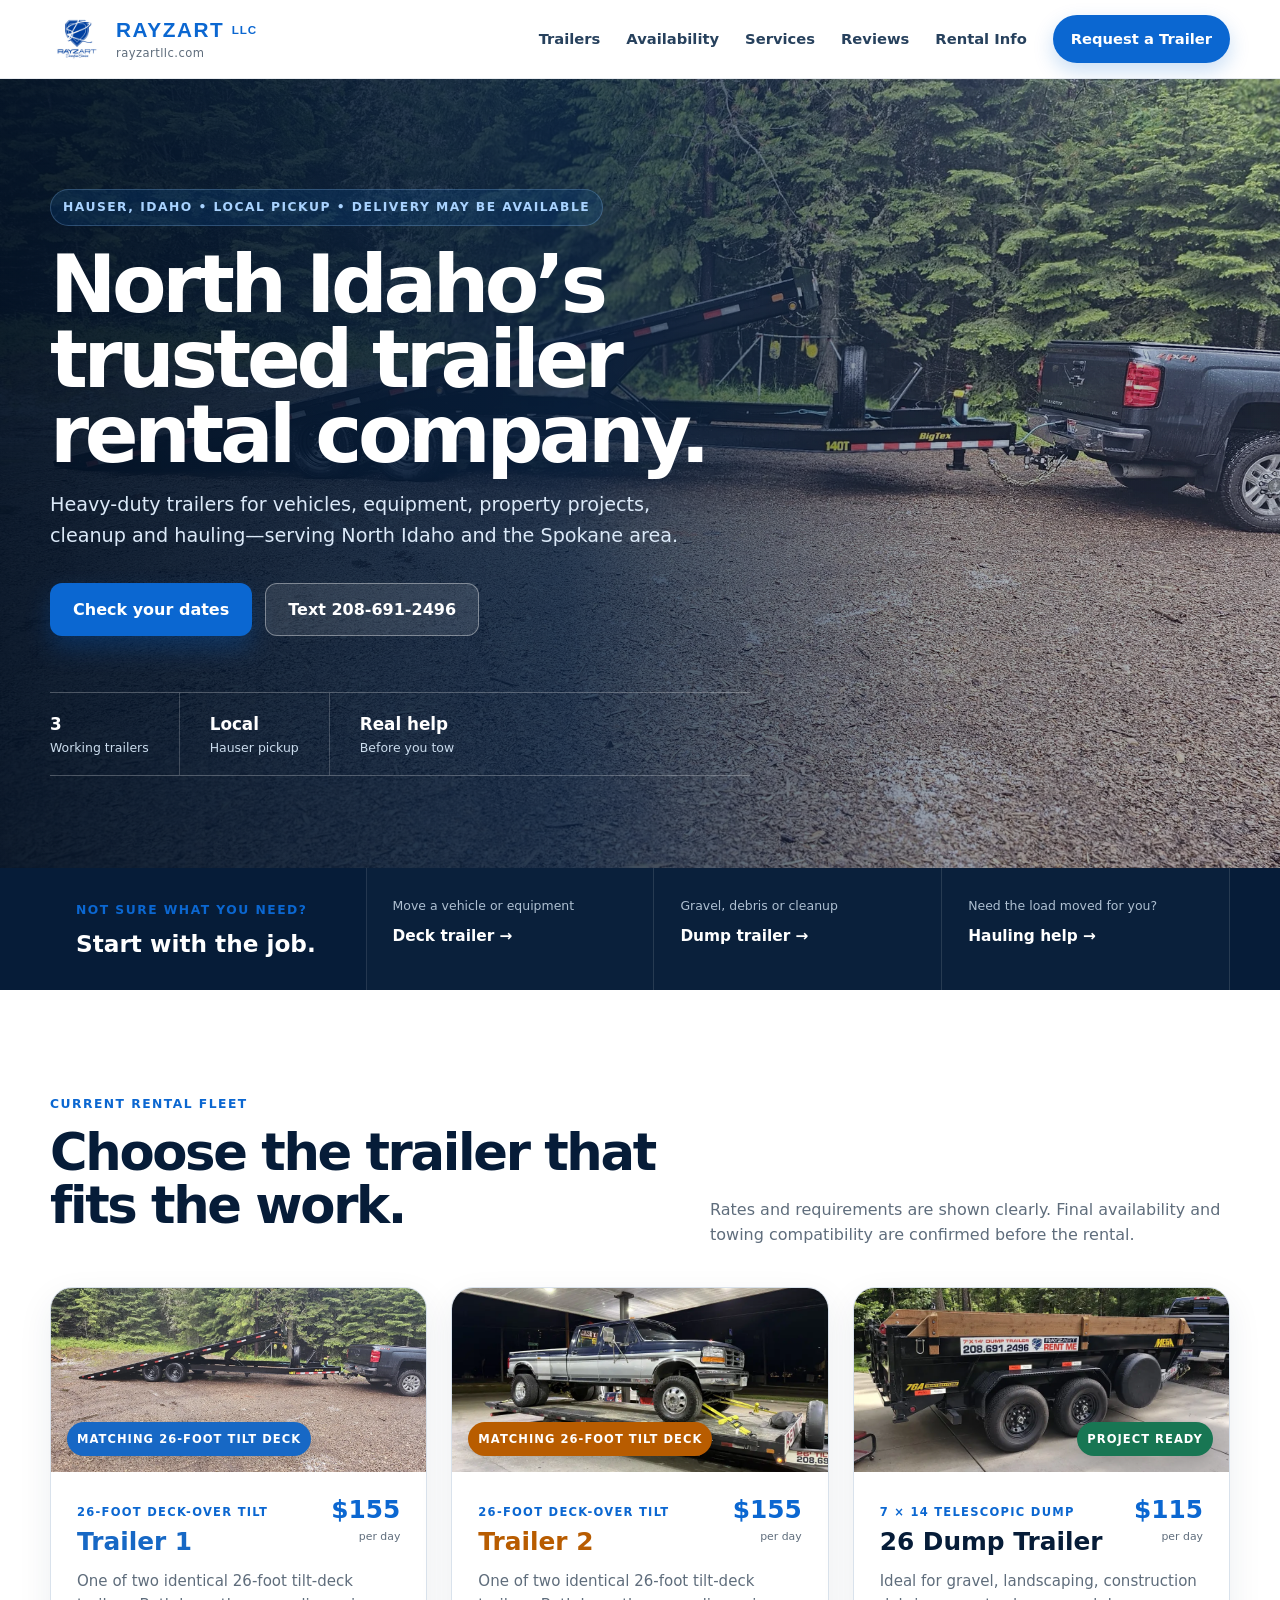
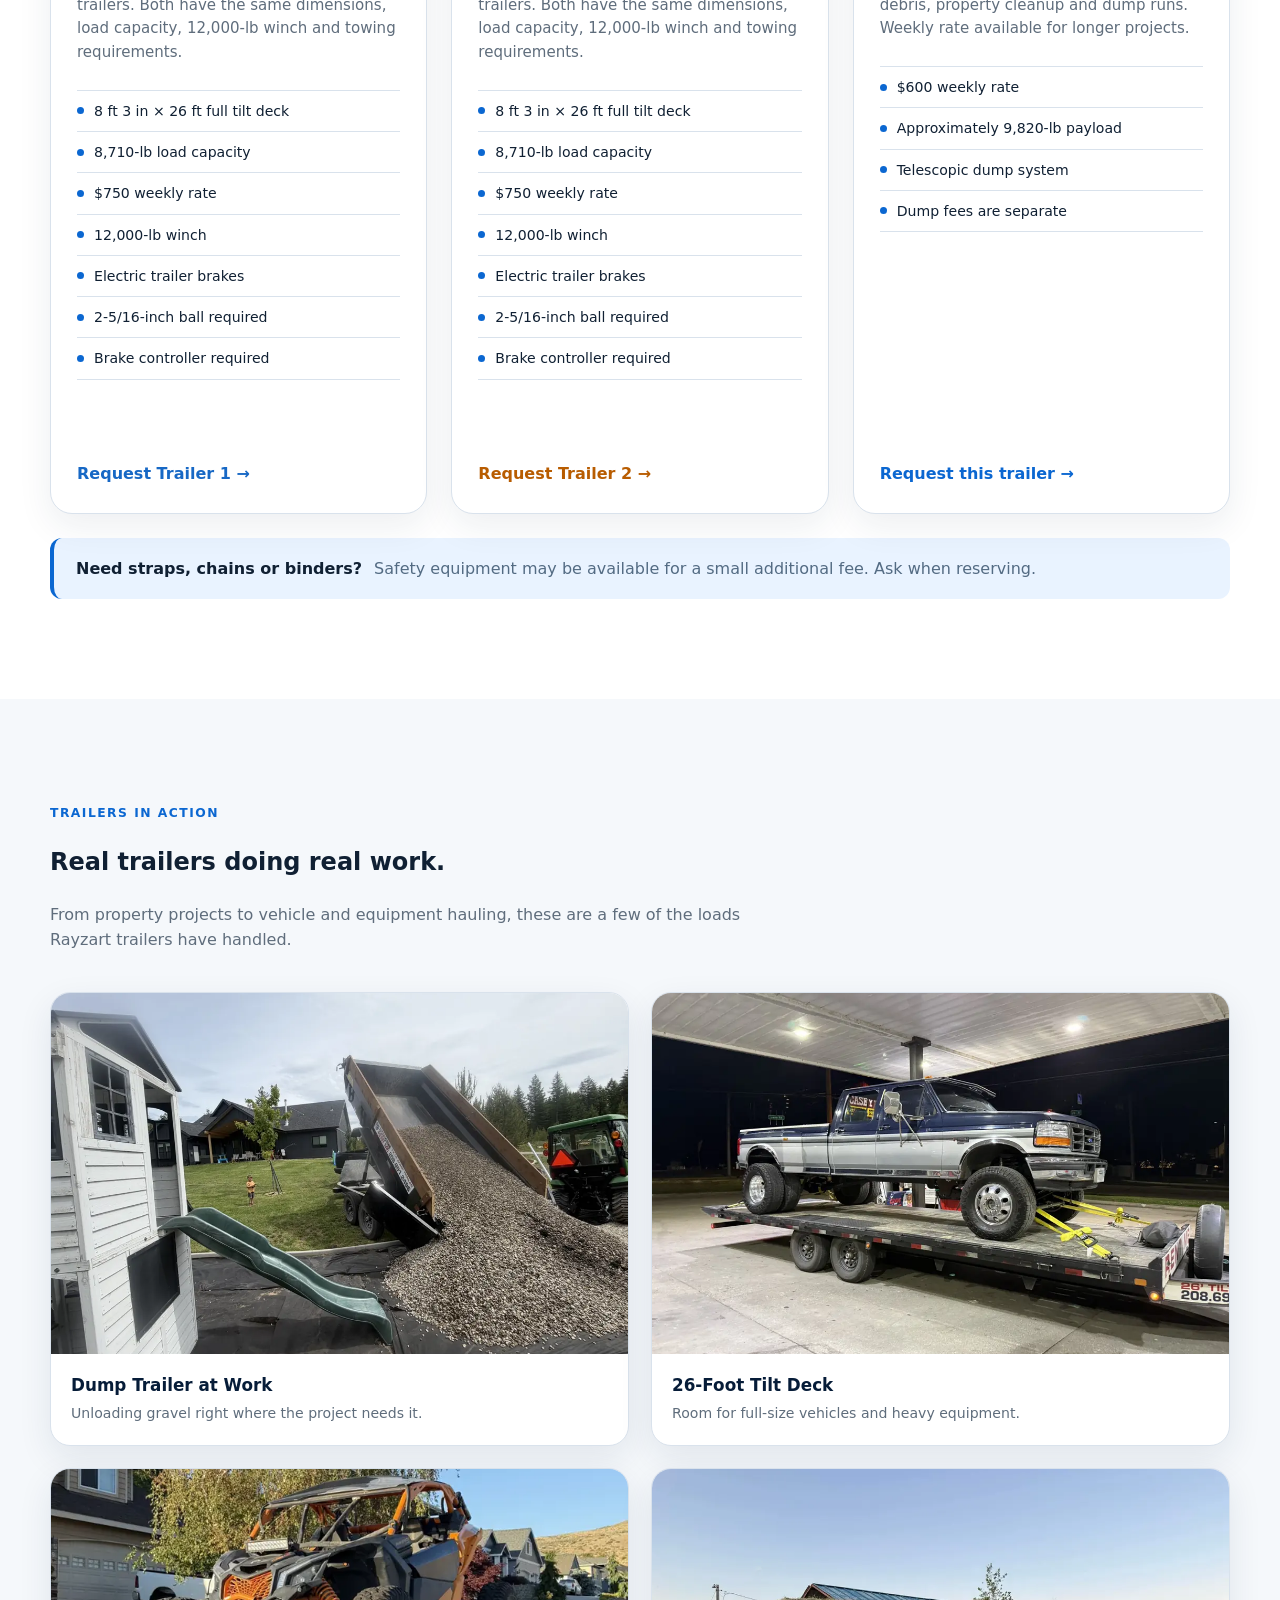
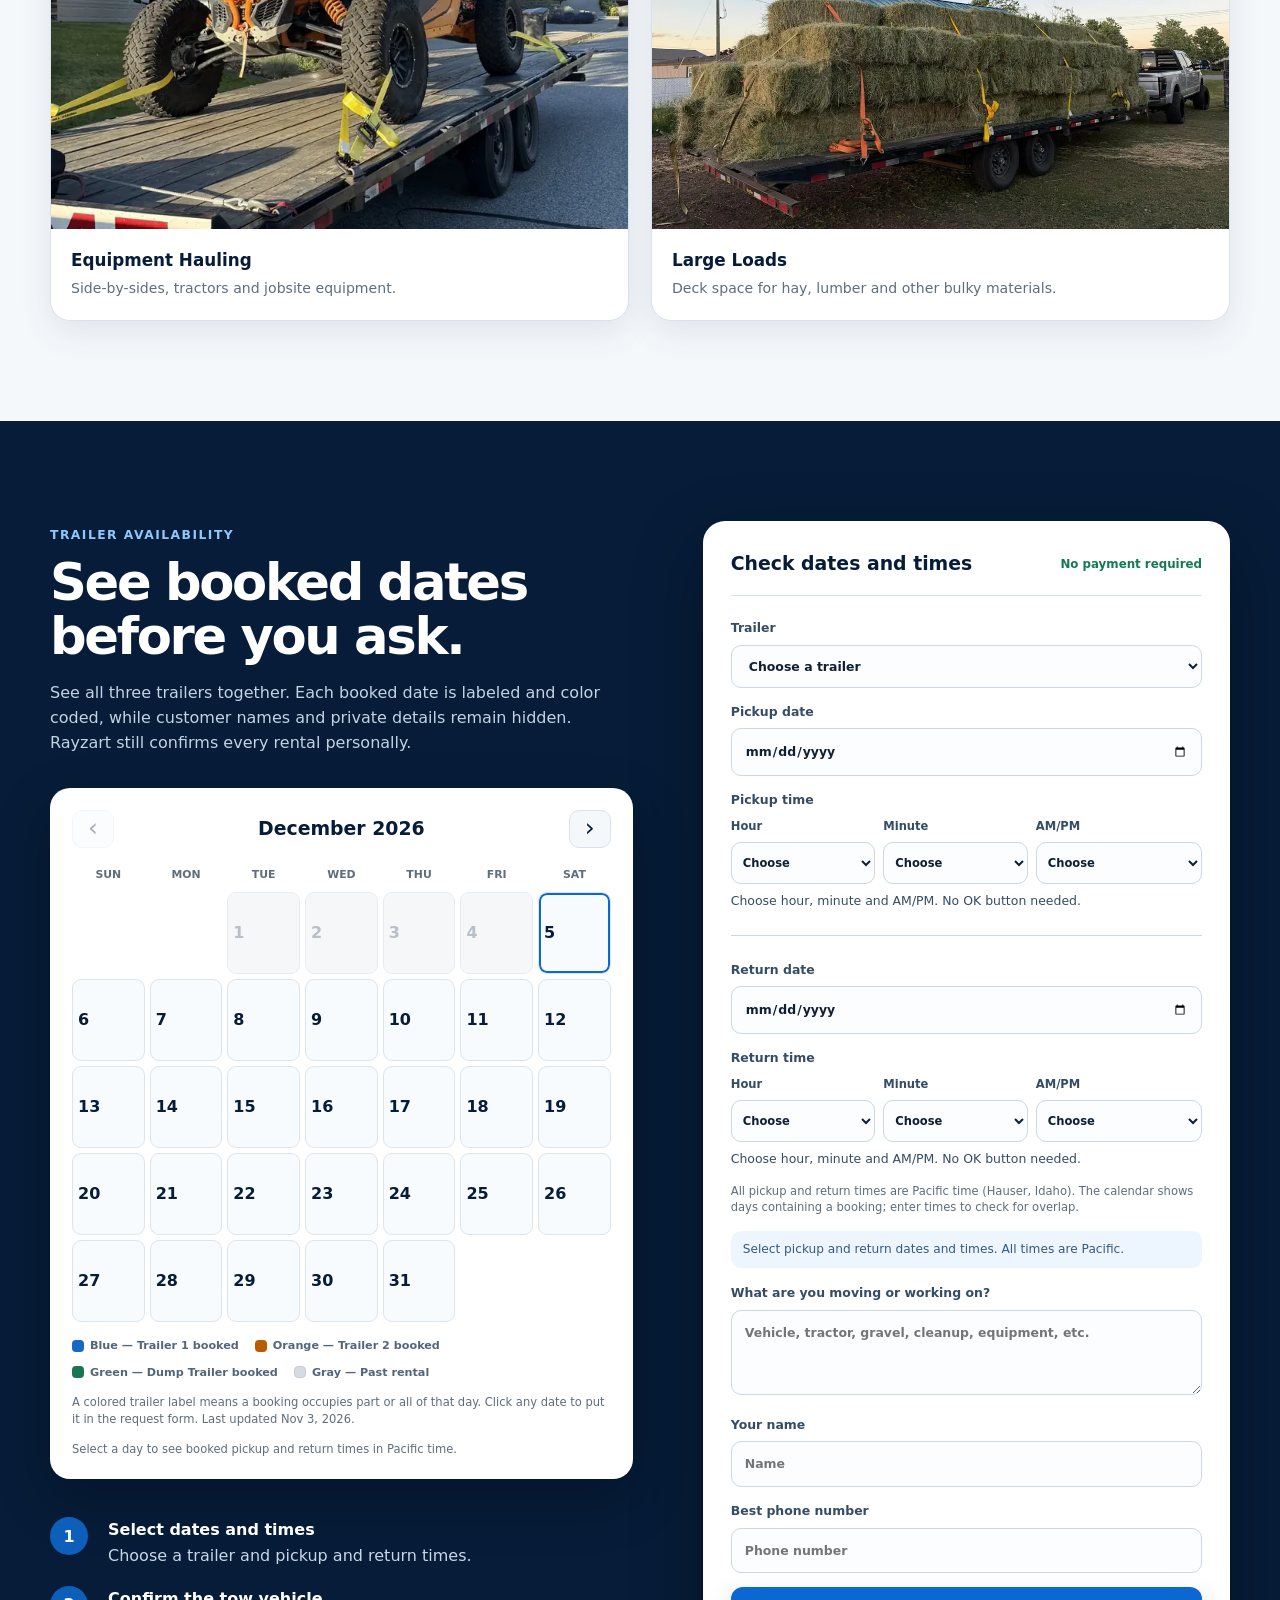
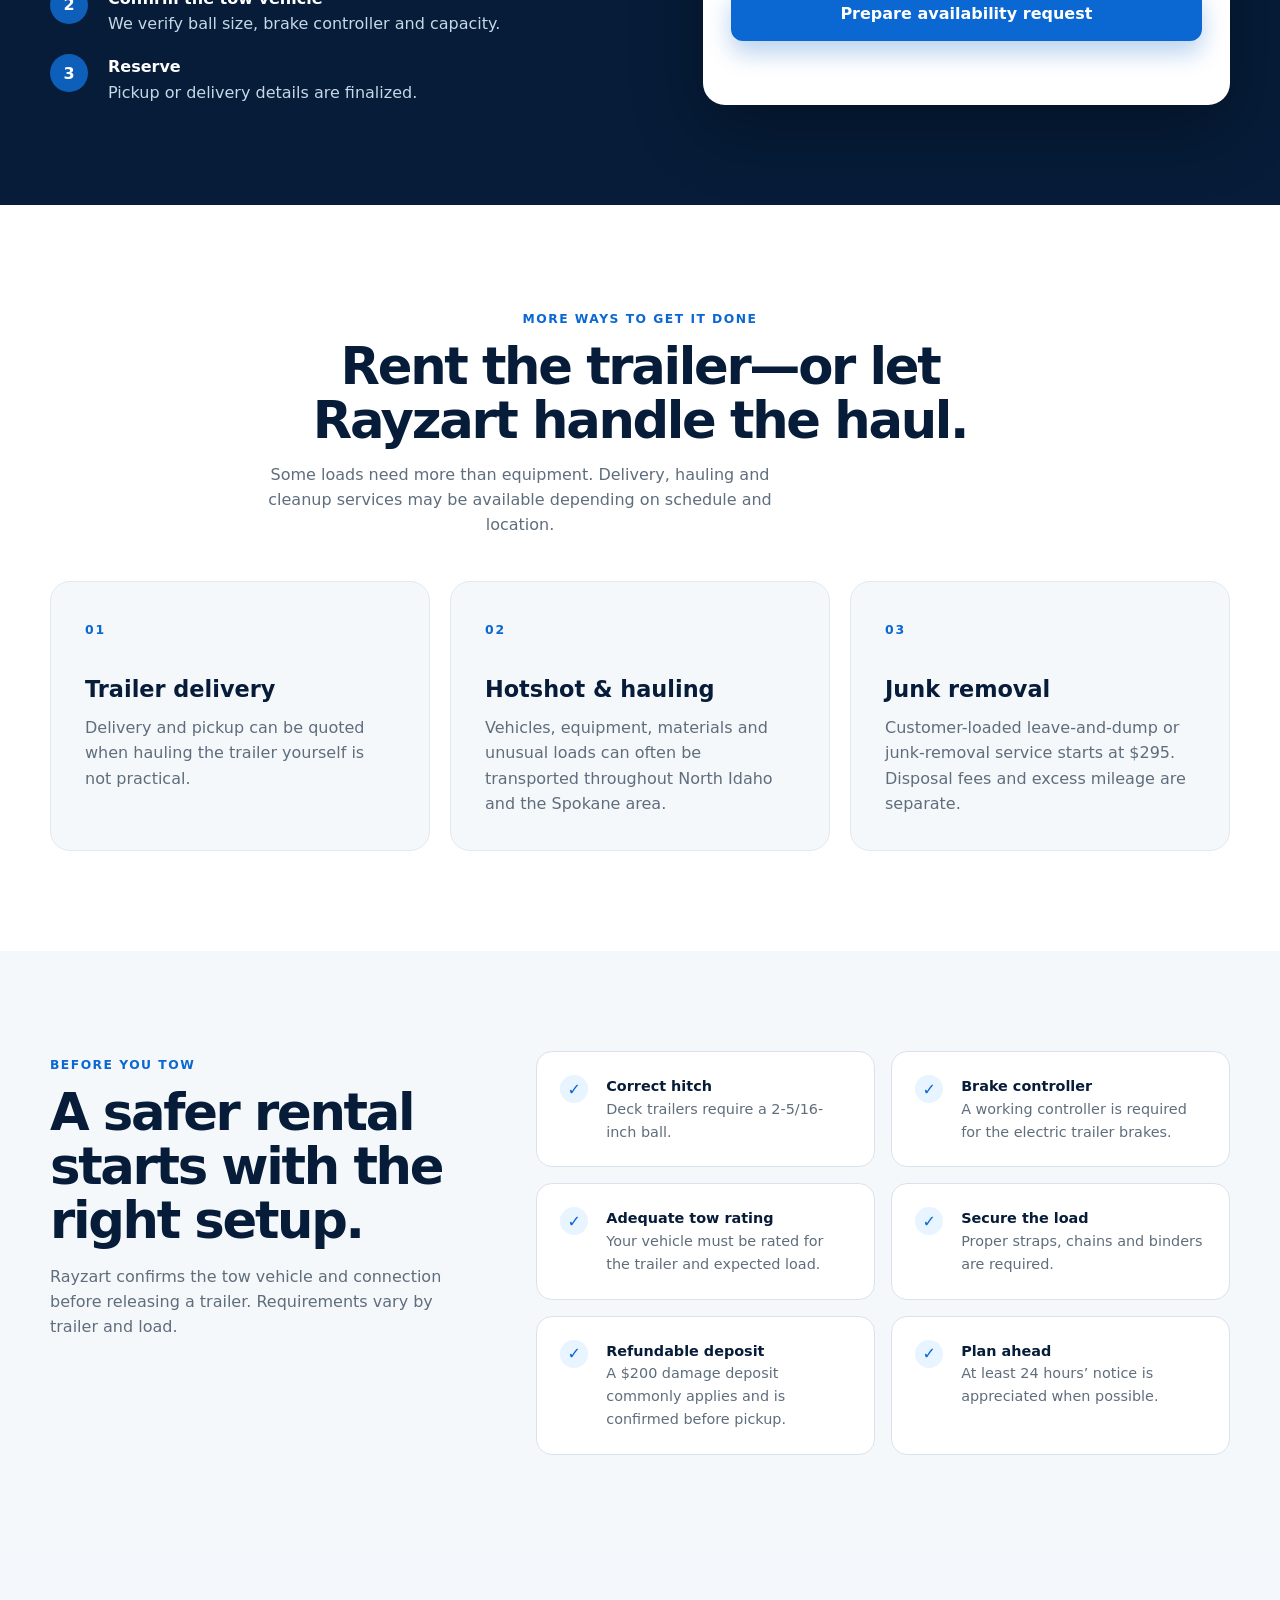
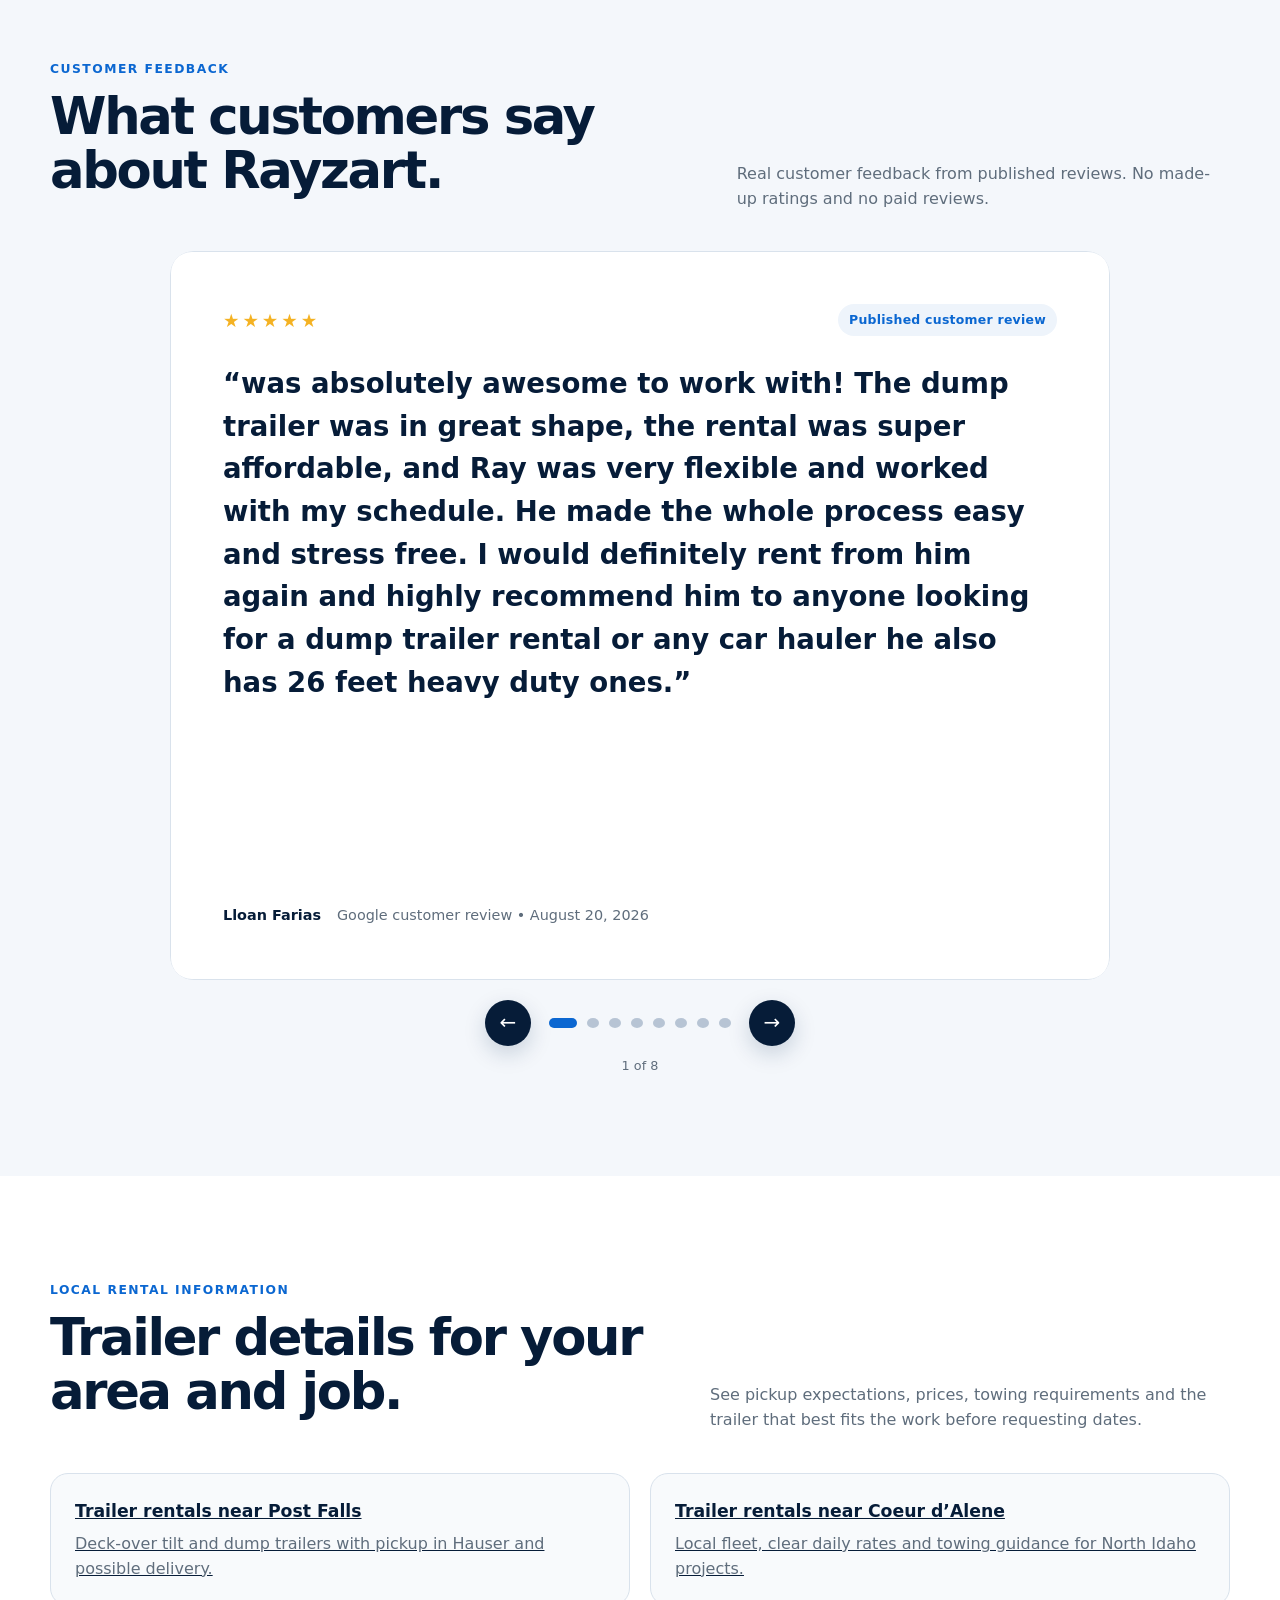
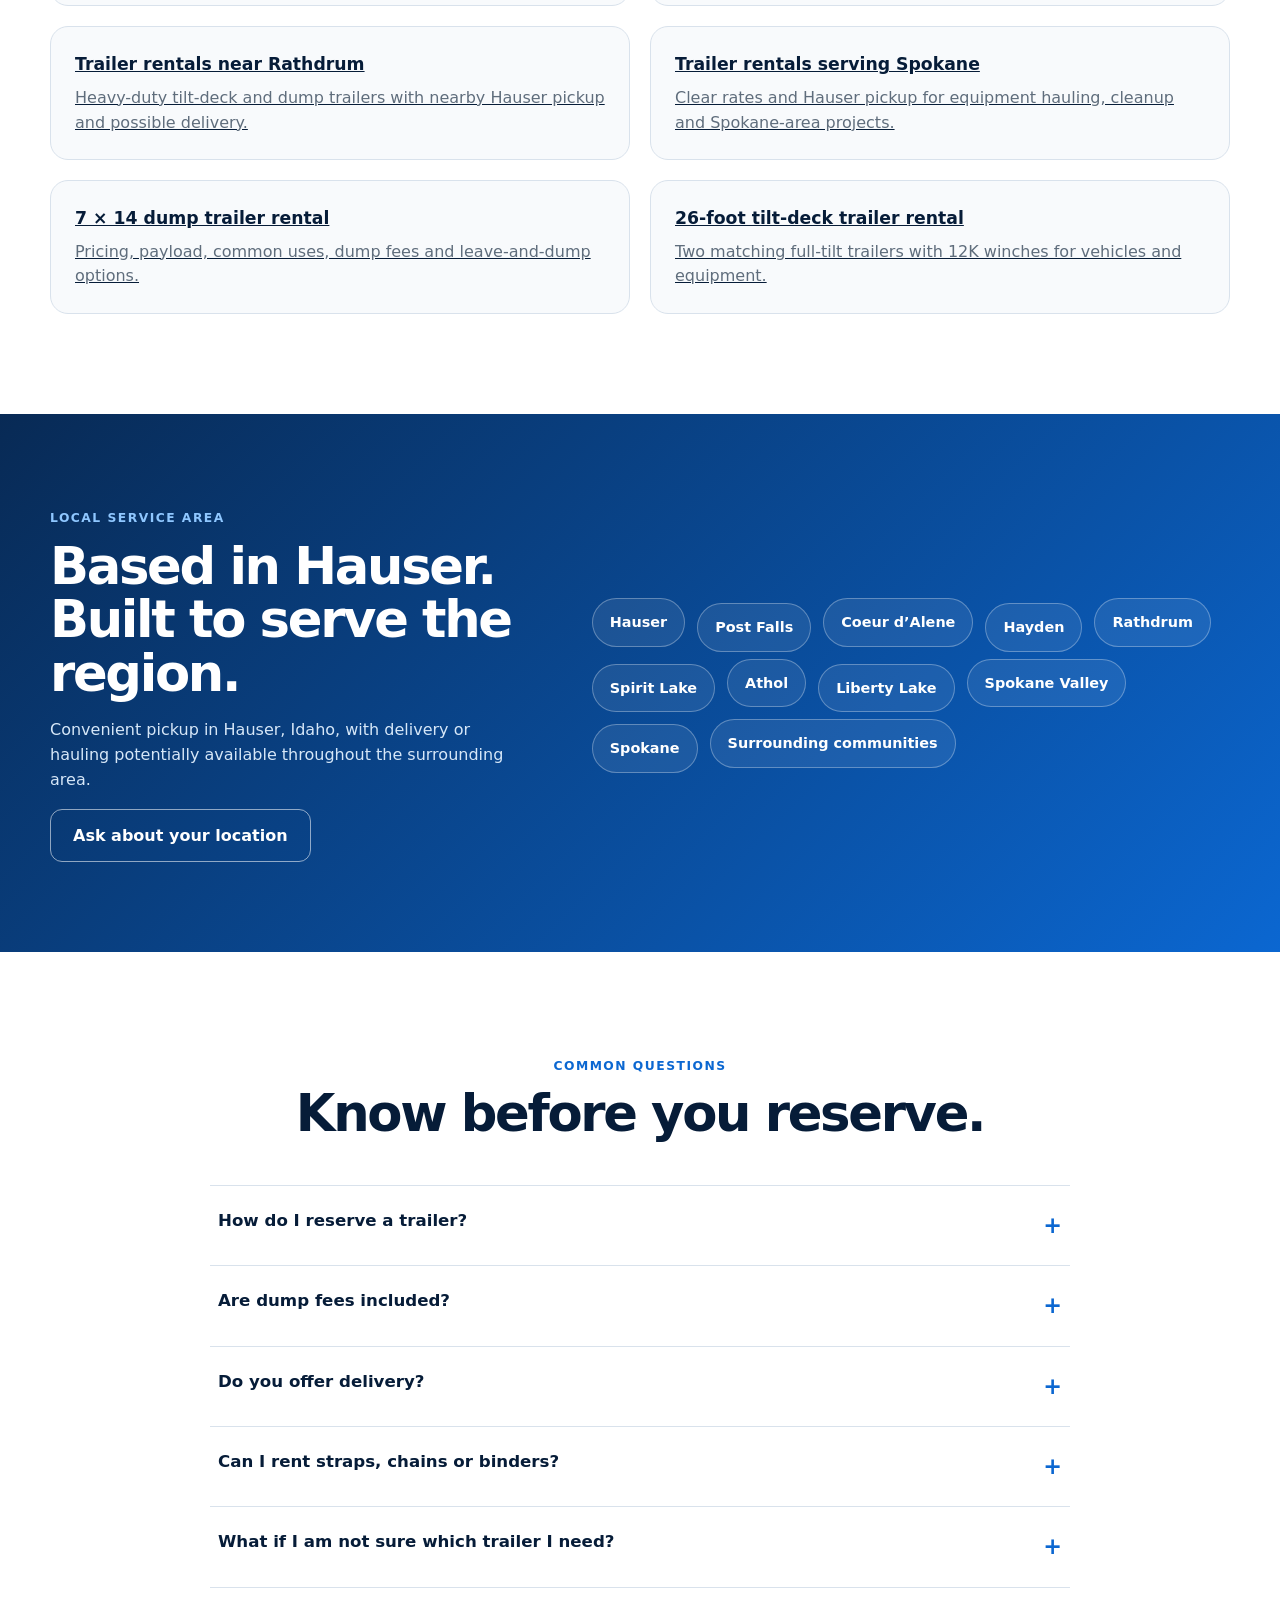
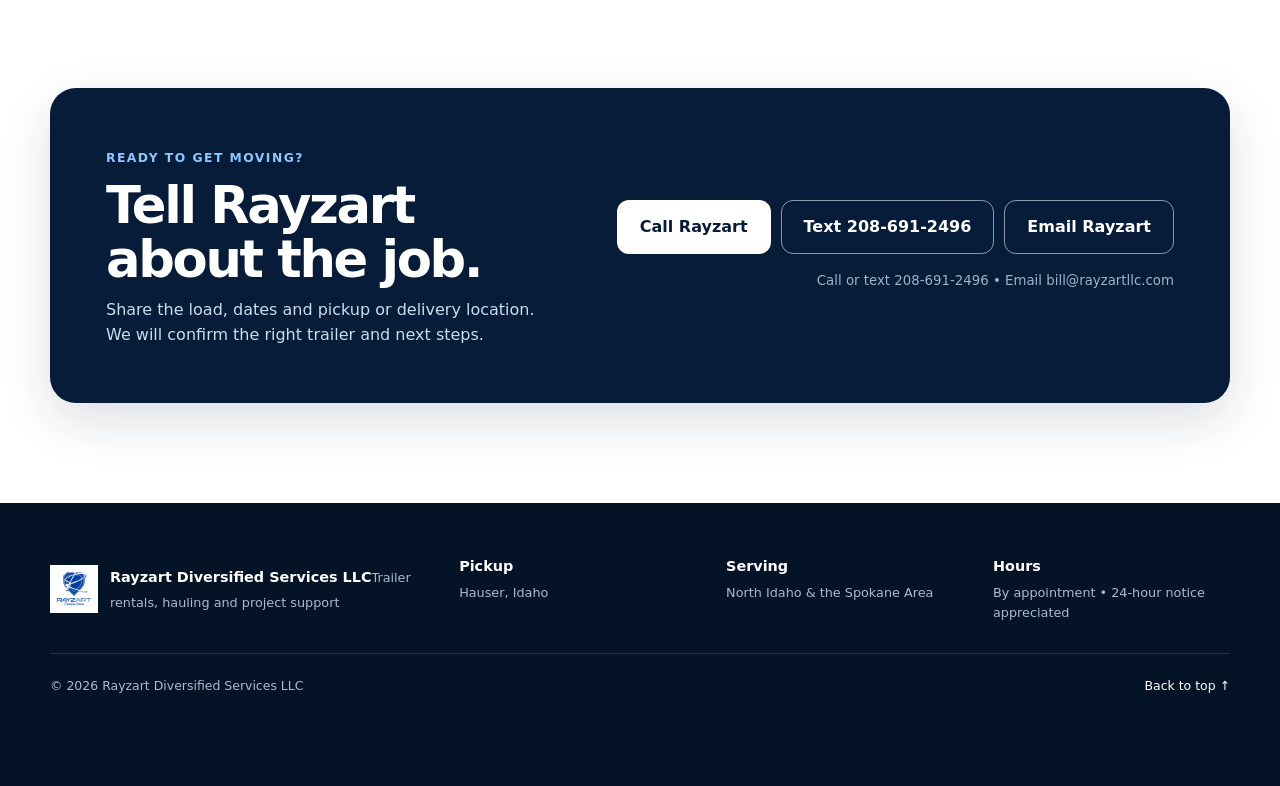
==== index.html @ 84fd1831 "Group pickup date with pickup time, then separate return date and time" ====
<!doctype html>
<html lang="en">
<head>
  <meta charset="utf-8">
  <meta name="viewport" content="width=device-width,initial-scale=1,viewport-fit=cover">
  <title>Trailer Rentals Near Post Falls & Coeur d’Alene | Rayzart LLC</title>
  <meta name="description" content="Heavy-duty trailer rentals near Hauser, Post Falls and Coeur d’Alene, Idaho. Tilt-deck and dump trailers with clear rates, live availability and possible delivery.">
  <meta name="robots" content="index,follow,max-image-preview:large">
  <link rel="canonical" href="https://rayzartllc.com/">
  <meta property="og:url" content="https://rayzartllc.com/">
  <script type="application/ld+json">
  {
    "@context": "https://schema.org",
    "@type": "LocalBusiness",
    "@id": "https://rayzartllc.com/#business",
    "name": "Rayzart LLC",
    "legalName": "Rayzart Diversified Services LLC",
    "alternateName": "Rayzart Diversified Services",
    "url": "https://rayzartllc.com/",
    "telephone": "+1-208-691-2496",
    "email": "bill@rayzartllc.com",
    "image": "https://rayzartllc.com/assets/images/rayzart-social.webp",
    "priceRange": "$115-$155 per day",
    "hasMap": "https://www.google.com/maps/place/Rayzart+LLC/@47.7690845,-117.0335373,17z/data=!3m1!4b1!4m6!3m5!1s0x5361e9ee083a565b:0x267f7f0452d94d77!8m2!3d47.7690845!4d-117.0335373!16s%2Fg%2F11zdnsmr_b",
    "description": "Trailer rentals, hauling, delivery and junk removal serving North Idaho and the Spokane area.",
    "address": {
      "@type": "PostalAddress",
      "streetAddress": "18281 W Spuler Ln",
      "addressLocality": "Hauser",
      "addressRegion": "ID",
      "postalCode": "83854",
      "addressCountry": "US"
    },
    "areaServed": [
      "Hauser, Idaho",
      "Post Falls, Idaho",
      "Coeur d'Alene, Idaho",
      "Hayden, Idaho",
      "Rathdrum, Idaho",
      "Spirit Lake, Idaho",
      "Athol, Idaho",
      "Liberty Lake, Washington",
      "Spokane Valley, Washington",
      "Spokane, Washington"
    ],
    "sameAs": [
      "https://www.google.com/maps/place/Rayzart+LLC/@47.7690845,-117.0335373,17z/data=!3m1!4b1!4m6!3m5!1s0x5361e9ee083a565b:0x267f7f0452d94d77!8m2!3d47.7690845!4d-117.0335373!16s%2Fg%2F11zdnsmr_b",
      "https://www.facebook.com/61576700024911/",
      "https://homeguide.com/id/coeur-d%27alene/house-cleaning/rayzart-diversified-services"
    ]
  }
  </script>
  <meta name="theme-color" content="#082a55">
  <meta property="og:title" content="Rayzart LLC Trailer Rentals">
  <meta property="og:description" content="Reliable trailer rentals serving North Idaho and the Spokane area.">
  <meta property="og:type" content="website">
  <meta property="og:image" content="https://rayzartllc.com/assets/images/rayzart-social.webp">
  <link rel="icon" href="assets/images/rayzart-logo.png">
  <link rel="stylesheet" href="assets/styles.css?v=20261103-time-menus">
  <script src="site.config.js?v=20261011-times"></script>
  <script src="availability-data.js?v=20261028-trailer2"></script>
  <script src="assets/availability-times.js?v=20261019-due-time"></script>
  <script defer src="assets/app.js?v=20261103-time-menus-v2"></script>

  <style>
    #dump-trailer .card-image img,
    #dump-trailer:hover .card-image img{transform:none}
    #dump-trailer:hover .card-image img{transform:scale(1.025)}
    .action-section{background:var(--off)}
    .action-intro{max-width:720px}
    .action-intro p{color:var(--muted);margin:0}
    .action-grid{display:grid;grid-template-columns:repeat(2,minmax(0,1fr));gap:22px;margin-top:40px}
    .action-shot{margin:0;background:#fff;border:1px solid var(--line);border-radius:20px;overflow:hidden;box-shadow:0 12px 34px rgba(20,49,77,.09)}
    .action-shot img{width:100%;aspect-ratio:16/10;object-fit:cover;background:#dbe4ef}
    .action-shot figcaption{padding:18px 20px 21px}
    .action-shot strong{display:block;color:var(--navy);font-size:1.05rem}
    .action-shot span{display:block;color:var(--muted);font-size:.88rem;margin-top:3px}
    .action-shot-utv img{object-position:center 66%}
    @media (max-width:680px){
      .action-grid{grid-template-columns:1fr}
      .action-shot img{aspect-ratio:4/3}
    }
  
    .reviews-section{background:#f4f7fb}
    .reviews-layout{display:grid;grid-template-columns:repeat(2,minmax(0,1fr));gap:28px;align-items:stretch;margin-top:38px}
    .review-card{border-radius:22px;padding:32px;background:#fff;border:1px solid var(--line);box-shadow:0 14px 38px rgba(20,49,77,.09);display:flex;flex-direction:column}
    .review-stars{color:#f4b223;letter-spacing:.16em;font-size:1.15rem}
    .review-card blockquote{margin:18px 0 20px;color:var(--navy);font-size:clamp(1.15rem,1.7vw,1.45rem);line-height:1.5;font-weight:700}
    .review-source{display:flex;flex-wrap:wrap;gap:8px 16px;align-items:center;color:var(--muted);font-size:.9rem}
    .review-card .review-source{margin-top:auto}
    .review-source strong{color:var(--navy)}
    .review-source a{color:var(--blue);font-weight:700}
    .review-note{display:block;width:100%;font-size:.82rem;line-height:1.45}
    @media (max-width:760px){.reviews-layout{grid-template-columns:1fr}.review-card{padding:25px}}
    .search-pages{background:#fff}
    .search-page-grid{display:grid;grid-template-columns:repeat(2,minmax(0,1fr));gap:20px;margin-top:32px}
    .search-page-card{display:block;border:1px solid var(--line);border-radius:18px;padding:24px;background:#f8fafc;color:var(--navy);transition:transform .2s ease,box-shadow .2s ease}
    .search-page-card:hover{transform:translateY(-2px);box-shadow:0 12px 30px rgba(20,49,77,.1)}
    .search-page-card strong{display:block;font-size:1.08rem;margin-bottom:7px}.search-page-card span{display:block;color:var(--muted);line-height:1.55}
    @media (max-width:680px){.search-page-grid{grid-template-columns:1fr}}
  </style>
  <style>
    .rental-moment{min-width:0}
    .rental-moment + .rental-moment{margin-top:24px;padding-top:24px;border-top:1px solid #cbd7e3}
  </style>
</head>
<body>
  <div id="top" aria-hidden="true"></div>
  <a class="skip-link" href="#main">Skip to main content</a>

  <header class="site-header">
    <div class="container header-inner">
      <a class="brand" href="#top" aria-label="Rayzart LLC home">
        <img src="assets/images/rayzart-logo.png" alt="Rayzart logo" width="58" height="58">
        <span>
          <strong>RAYZART<b class="brand-llc"> LLC</b></strong>
          <small>rayzartllc.com</small>
        </span>
      </a>

      <button class="menu-toggle" type="button" aria-expanded="false" aria-controls="main-nav">
        <span></span><span></span><span></span>
        <span class="sr-only">Open menu</span>
      </button>

      <nav id="main-nav" class="main-nav" aria-label="Main navigation">
        <a href="#trailers">Trailers</a>
        <a href="#availability">Availability</a>
        <a href="#services">Services</a>
        <a href="#reviews">Reviews</a>
        <a href="#requirements">Rental Info</a>
        <a href="#contact" class="nav-cta">Request a Trailer</a>
      </nav>
    </div>
  </header>

  <main id="main">
    <section class="hero">
      <div class="hero-media" aria-hidden="true"></div>
      <div class="hero-overlay"></div>
      <div class="container hero-content">
        <div class="eyebrow">Hauser, Idaho • Local pickup • Delivery may be available</div>
        <h1>North Idaho’s trusted trailer rental company.</h1>
        <p>Heavy-duty trailers for vehicles, equipment, property projects, cleanup and hauling—serving North Idaho and the Spokane area.</p>
        <div class="hero-actions">
          <a class="button button-primary" href="#availability">Check your dates</a>
          <a class="button button-secondary contact-link" data-contact="text" href="#contact">Text Rayzart</a>
        </div>
        <div class="trust-strip" aria-label="Key benefits">
          <div><strong>3</strong><span>Working trailers</span></div>
          <div><strong>Local</strong><span>Hauser pickup</span></div>
          <div><strong>Real help</strong><span>Before you tow</span></div>
        </div>
      </div>
    </section>

    <section class="quick-fit" aria-label="Choose the right trailer">
      <div class="container quick-fit-grid">
        <div>
          <span class="section-kicker">Not sure what you need?</span>
          <h2>Start with the job.</h2>
        </div>
        <a href="#deck-trailers"><span>Move a vehicle or equipment</span><strong>Deck trailer →</strong></a>
        <a href="#dump-trailer"><span>Gravel, debris or cleanup</span><strong>Dump trailer →</strong></a>
        <a href="#services"><span>Need the load moved for you?</span><strong>Hauling help →</strong></a>
      </div>
    </section>

    <section class="section" id="trailers">
      <div class="container">
        <div class="section-heading split">
          <div>
            <span class="section-kicker">Current rental fleet</span>
            <h2>Choose the trailer that fits the work.</h2>
          </div>
          <p>Rates and requirements are shown clearly. Final availability and towing compatibility are confirmed before the rental.</p>
        </div>

        <div class="trailer-grid">
          <article class="trailer-card featured" id="deck-trailers">
            <div class="card-image">
              <img src="assets/images/deck-trailer.webp" alt="Big Tex tilt deck trailer hitched to a pickup truck" loading="lazy">
              <span class="badge">Most requested</span>
            </div>
            <div class="card-body">
              <div class="card-topline">
                <div>
                  <span class="card-kicker">26-foot deck-over tilt</span>
                  <h3>Trailer 1</h3>
                </div>
                <div class="price"><strong>$155</strong><span>per day</span></div>
              </div>
              <p>One of two identical 26-foot tilt-deck trailers. Both have the same dimensions, load capacity, 12,000-lb winch and towing requirements.</p>
              <ul class="spec-list">
                <li>8 ft 3 in × 26 ft full tilt deck</li>
                <li>8,710-lb load capacity</li>
                <li>$750 weekly rate</li>
                <li>12,000-lb winch</li>
                <li>Electric trailer brakes</li>
                <li>2-5/16-inch ball required</li>
                <li>Brake controller required</li>
              </ul>
              <a class="text-link select-trailer" href="#availability" data-trailer="23 Deck Trailer">Request this trailer <span>→</span></a>
            </div>
          </article>

          <article class="trailer-card">
            <div class="card-image">
              <img src="assets/images/deck-trailer-loaded.webp" alt="Lifted pickup truck secured on the matching 26-foot Rayzart tilt-deck trailer" loading="lazy">
              <span class="badge badge-dark">Matching fleet trailer</span>
            </div>
            <div class="card-body">
              <div class="card-topline">
                <div>
                  <span class="card-kicker">26-foot deck-over tilt</span>
                  <h3>Trailer 2</h3>
                </div>
                <div class="price"><strong>$155</strong><span>per day</span></div>
              </div>
              <p>One of two identical 26-foot tilt-deck trailers. Both have the same dimensions, load capacity, 12,000-lb winch and towing requirements.</p>
              <ul class="spec-list">
                <li>12,000-lb winch</li>
                <li>Electric trailer brakes</li>
                <li>8 ft 3 in × 26 ft full tilt deck</li>
                <li>Brake controller required</li>
                <li>8,710-lb load capacity</li>
                <li>$750 weekly rate</li>
                <li>2-5/16-inch ball required</li>
              </ul>
              <a class="text-link select-trailer" href="#availability" data-trailer="26 Deck Trailer">Request this trailer <span>→</span></a>
            </div>
          </article>

          <article class="trailer-card" id="dump-trailer">
            <div class="card-image">
              <img src="[data-uri]" alt="Rayzart black 7-by-14 dump trailer, full side view" loading="lazy" decoding="async">
              <span class="badge badge-green">Project ready</span>
            </div>
            <div class="card-body">
              <div class="card-topline">
                <div>
                  <span class="card-kicker">7 × 14 telescopic dump</span>
                  <h3>26 Dump Trailer</h3>
                </div>
                <div class="price"><strong>$115</strong><span>per day</span></div>
              </div>
              <p>Ideal for gravel, landscaping, construction debris, property cleanup and dump runs. Weekly rate available for longer projects.</p>
              <ul class="spec-list">
                <li>$600 weekly rate</li>
                <li>Approximately 9,820-lb payload</li>
                <li>Telescopic dump system</li>
                <li>Dump fees are separate</li>
              </ul>
              <a class="text-link select-trailer" href="#availability" data-trailer="26 Dump Trailer">Request this trailer <span>→</span></a>
            </div>
          </article>
        </div>

        <div class="rental-note">
          <strong>Need straps, chains or binders?</strong>
          <span>Safety equipment may be available for a small additional fee. Ask when reserving.</span>
        </div>
      </div>
    </section>


    <section class="section action-section" id="in-action">
      <div class="container">
        <div class="action-intro">
          <span class="section-kicker">Trailers in action</span>
          <h2>Real trailers doing real work.</h2>
          <p>From property projects to vehicle and equipment hauling, these are a few of the loads Rayzart trailers have handled.</p>
        </div>

        <div class="action-grid">
          <figure class="action-shot">
            <img src="[data-uri]" alt="Rayzart dump trailer unloading gravel for a property project" loading="lazy" decoding="async">
            <figcaption><strong>Dump Trailer at Work</strong><span>Unloading gravel right where the project needs it.</span></figcaption>
          </figure>
          <figure class="action-shot">
            <img src="assets/images/deck-trailer-loaded.webp" alt="Lifted pickup truck secured on the 26-foot tilt deck trailer" loading="lazy" decoding="async">
            <figcaption><strong>26-Foot Tilt Deck</strong><span>Room for full-size vehicles and heavy equipment.</span></figcaption>
          </figure>
          <figure class="action-shot action-shot-utv">
            <img src="[data-uri]" alt="Side-by-side secured on a Rayzart tilt deck trailer" loading="lazy" decoding="async">
            <figcaption><strong>Equipment Hauling</strong><span>Side-by-sides, tractors and jobsite equipment.</span></figcaption>
          </figure>
          <figure class="action-shot">
            <img src="[data-uri]" alt="Large load of hay bales on a Rayzart deck trailer" loading="lazy" decoding="async">
            <figcaption><strong>Large Loads</strong><span>Deck space for hay, lumber and other bulky materials.</span></figcaption>
          </figure>
        </div>
      </div>
    </section>

    <section class="section section-dark" id="availability">
      <div class="container availability-grid">
        <div>
          <span class="section-kicker light">Trailer availability</span>
          <h2>See booked dates before you ask.</h2>
          <p>See all three trailers together. Each booked date is labeled and color coded, while customer names and private details remain hidden. Rayzart still confirms every rental personally.</p>

          <div class="availability-calendar" id="availability-calendar">
            <div class="calendar-month-bar">
              <button id="calendar-prev" type="button" aria-label="Previous month">‹</button>
              <h3 id="calendar-month" aria-live="polite"></h3>
              <button id="calendar-next" type="button" aria-label="Next month">›</button>
            </div>
            <div class="calendar-grid" id="calendar-grid" role="grid" aria-label="Trailer booking calendar"></div>
            <div class="calendar-legend" aria-label="Calendar key">
              <span><i class="legend-23"></i>Trailer 1</span>
              <span><i class="legend-26"></i>Trailer 2</span>
              <span><i class="legend-dump"></i>26 Dump</span>
              <span><i class="legend-past"></i>Gray — Past rental</span>
            </div>
            <p class="calendar-note">A colored trailer label means a booking occupies part or all of that day. Click any date to put it in the request form. Last updated <span id="calendar-updated"></span>.</p>
            <p class="calendar-note" id="calendar-selected-times" aria-live="polite">Select a day to see booked pickup and return times in Pacific time.</p>
          </div>

          <div class="process">
            <div><span>1</span><p><strong>Select dates and times</strong><br>Choose a trailer and pickup and return times.</p></div>
            <div><span>2</span><p><strong>Confirm the tow vehicle</strong><br>We verify ball size, brake controller and capacity.</p></div>
            <div><span>3</span><p><strong>Reserve</strong><br>Pickup or delivery details are finalized.</p></div>
          </div>
        </div>

        <form class="availability-form" id="availability-form">
          <div class="form-header">
            <strong>Check dates and times</strong>
            <span>No payment required</span>
          </div>

          <label>
            Trailer
            <select id="trailer" name="trailer" required>
              <option value="">Choose a trailer</option>
              <option value="23 Deck Trailer">Trailer 1</option>
              <option value="26 Deck Trailer">Trailer 2</option>
              <option>26 Dump Trailer</option>
              <option>Not sure — help me choose</option>
            </select>
          </label>

          <div class="rental-moment" role="group" aria-label="Pickup date and time">
<label>
              Pickup date
              <input id="start-date" name="startDate" type="date" required>
            </label>
<fieldset class="time-field">
  <legend>Pickup time</legend>
  <div class="time-menus">
    <label>Hour<select id="pickup-time-hour" aria-label="Pickup time Hour" required><option value="">Choose</option><option value="1">1</option><option value="2">2</option><option value="3">3</option><option value="4">4</option><option value="5">5</option><option value="6">6</option><option value="7">7</option><option value="8">8</option><option value="9">9</option><option value="10">10</option><option value="11">11</option><option value="12">12</option></select></label>
    <label>Minute<select id="pickup-time-minute" aria-label="Pickup time Minute" required><option value="">Choose</option><option value="00">00</option><option value="01">01</option><option value="02">02</option><option value="03">03</option><option value="04">04</option><option value="05">05</option><option value="06">06</option><option value="07">07</option><option value="08">08</option><option value="09">09</option><option value="10">10</option><option value="11">11</option><option value="12">12</option><option value="13">13</option><option value="14">14</option><option value="15">15</option><option value="16">16</option><option value="17">17</option><option value="18">18</option><option value="19">19</option><option value="20">20</option><option value="21">21</option><option value="22">22</option><option value="23">23</option><option value="24">24</option><option value="25">25</option><option value="26">26</option><option value="27">27</option><option value="28">28</option><option value="29">29</option><option value="30">30</option><option value="31">31</option><option value="32">32</option><option value="33">33</option><option value="34">34</option><option value="35">35</option><option value="36">36</option><option value="37">37</option><option value="38">38</option><option value="39">39</option><option value="40">40</option><option value="41">41</option><option value="42">42</option><option value="43">43</option><option value="44">44</option><option value="45">45</option><option value="46">46</option><option value="47">47</option><option value="48">48</option><option value="49">49</option><option value="50">50</option><option value="51">51</option><option value="52">52</option><option value="53">53</option><option value="54">54</option><option value="55">55</option><option value="56">56</option><option value="57">57</option><option value="58">58</option><option value="59">59</option></select></label>
    <label>AM/PM<select id="pickup-time-am-pm" aria-label="Pickup time AM/PM" required><option value="">Choose</option><option value="AM">AM</option><option value="PM">PM</option></select></label>
  </div>
  <input id="pickup-time" name="pickupTime" type="hidden">
  <p class="time-selection-note" aria-live="polite">Choose hour, minute and AM/PM. No OK button needed.</p>
</fieldset>
          </div>
          <div class="rental-moment" role="group" aria-label="Return date and time">
<label>
              Return date
              <input id="end-date" name="endDate" type="date" required>
            </label>
<fieldset class="time-field">
  <legend>Return time</legend>
  <div class="time-menus">
    <label>Hour<select id="return-time-hour" aria-label="Return time Hour" required><option value="">Choose</option><option value="1">1</option><option value="2">2</option><option value="3">3</option><option value="4">4</option><option value="5">5</option><option value="6">6</option><option value="7">7</option><option value="8">8</option><option value="9">9</option><option value="10">10</option><option value="11">11</option><option value="12">12</option></select></label>
    <label>Minute<select id="return-time-minute" aria-label="Return time Minute" required><option value="">Choose</option><option value="00">00</option><option value="01">01</option><option value="02">02</option><option value="03">03</option><option value="04">04</option><option value="05">05</option><option value="06">06</option><option value="07">07</option><option value="08">08</option><option value="09">09</option><option value="10">10</option><option value="11">11</option><option value="12">12</option><option value="13">13</option><option value="14">14</option><option value="15">15</option><option value="16">16</option><option value="17">17</option><option value="18">18</option><option value="19">19</option><option value="20">20</option><option value="21">21</option><option value="22">22</option><option value="23">23</option><option value="24">24</option><option value="25">25</option><option value="26">26</option><option value="27">27</option><option value="28">28</option><option value="29">29</option><option value="30">30</option><option value="31">31</option><option value="32">32</option><option value="33">33</option><option value="34">34</option><option value="35">35</option><option value="36">36</option><option value="37">37</option><option value="38">38</option><option value="39">39</option><option value="40">40</option><option value="41">41</option><option value="42">42</option><option value="43">43</option><option value="44">44</option><option value="45">45</option><option value="46">46</option><option value="47">47</option><option value="48">48</option><option value="49">49</option><option value="50">50</option><option value="51">51</option><option value="52">52</option><option value="53">53</option><option value="54">54</option><option value="55">55</option><option value="56">56</option><option value="57">57</option><option value="58">58</option><option value="59">59</option></select></label>
    <label>AM/PM<select id="return-time-am-pm" aria-label="Return time AM/PM" required><option value="">Choose</option><option value="AM">AM</option><option value="PM">PM</option></select></label>
  </div>
  <input id="return-time" name="returnTime" type="hidden">
  <p class="time-selection-note" aria-live="polite">Choose hour, minute and AM/PM. No OK button needed.</p>
</fieldset>
          </div>
          <p class="calendar-note">All pickup and return times are Pacific time (Hauser, Idaho). The calendar shows days containing a booking; enter times to check for overlap.</p>
          <p class="date-check" id="date-check" aria-live="polite">Select a trailer and pickup and return times.</p>

          <label>
            What are you moving or working on?
            <textarea id="project" name="project" rows="3" placeholder="Vehicle, tractor, gravel, cleanup, equipment, etc."></textarea>
          </label>

          <label>
            Your name
            <input id="customer-name" name="name" autocomplete="name" placeholder="Name" required>
          </label>

          <label>
            Best phone number
            <input id="customer-phone" name="phone" type="tel" autocomplete="tel" placeholder="Phone number" required>
          </label>

          <button class="button button-primary button-full" type="submit">Prepare availability request</button>
          <p class="form-status" id="form-status" role="status" aria-live="polite"></p>
        </form>
      </div>
    </section>

    <section class="section" id="services">
      <div class="container">
        <div class="section-heading centered">
          <span class="section-kicker">More ways to get it done</span>
          <h2>Rent the trailer—or let Rayzart handle the haul.</h2>
          <p>Some loads need more than equipment. Delivery, hauling and cleanup services may be available depending on schedule and location.</p>
        </div>

        <div class="service-grid">
          <article>
            <span class="service-number">01</span>
            <h3>Trailer delivery</h3>
            <p>Delivery and pickup can be quoted when hauling the trailer yourself is not practical.</p>
          </article>
          <article>
            <span class="service-number">02</span>
            <h3>Hotshot & hauling</h3>
            <p>Vehicles, equipment, materials and unusual loads can often be transported throughout North Idaho and the Spokane area.</p>
          </article>
          <article>
            <span class="service-number">03</span>
            <h3>Junk removal</h3>
            <p>Customer-loaded leave-and-dump or junk-removal service starts at $295. Disposal fees and excess mileage are separate.</p>
          </article>
        </div>
      </div>
    </section>

    <section class="section requirements" id="requirements">
      <div class="container requirements-grid">
        <div class="requirements-intro">
          <span class="section-kicker">Before you tow</span>
          <h2>A safer rental starts with the right setup.</h2>
          <p>Rayzart confirms the tow vehicle and connection before releasing a trailer. Requirements vary by trailer and load.</p>
        </div>

        <div class="checklist">
          <div><span>✓</span><p><strong>Correct hitch</strong><br>Deck trailers require a 2-5/16-inch ball.</p></div>
          <div><span>✓</span><p><strong>Brake controller</strong><br>A working controller is required for the electric trailer brakes.</p></div>
          <div><span>✓</span><p><strong>Adequate tow rating</strong><br>Your vehicle must be rated for the trailer and expected load.</p></div>
          <div><span>✓</span><p><strong>Secure the load</strong><br>Proper straps, chains and binders are required.</p></div>
          <div><span>✓</span><p><strong>Refundable deposit</strong><br>A $200 damage deposit commonly applies and is confirmed before pickup.</p></div>
          <div><span>✓</span><p><strong>Plan ahead</strong><br>At least 24 hours’ notice is appreciated when possible.</p></div>
        </div>
      </div>
    </section>

    <section class="section reviews-section" id="reviews">
      <div class="container">
        <div class="section-heading split">
          <div>
            <span class="section-kicker">Customer feedback</span>
            <h2>What customers say about Rayzart.</h2>
          </div>
          <p>Real customer feedback from published reviews. No made-up ratings and no paid reviews.</p>
        </div>

        <div class="reviews-layout">
          <article class="review-card">
            <div class="review-stars" aria-label="5 out of 5 stars">★★★★★</div>
            <blockquote>“Awesome work. Super conscientious about details... Very trustworthy.”</blockquote>
            <div class="review-source">
              <strong>John V.</strong>
              <span>HomeGuide customer review • January 2021</span>
              <a href="https://homeguide.com/id/coeur-d%27alene/house-cleaning/rayzart-diversified-services" target="_blank" rel="noopener">Read the original review</a>
            </div>
          </article>

          <article class="review-card">
            <div class="review-stars" aria-label="5 out of 5 stars">★★★★★</div>
            <blockquote>“Very kind person easy to talk to and work with”</blockquote>
            <div class="review-source">
              <strong>Michael</strong>
              <span>Facebook Marketplace customer review • June 30, 2026</span>
              <span class="review-note">Noted for punctuality, communication, pricing and item description.</span>
            </div>
          </article>

          <article class="review-card">
            <div class="review-stars" aria-label="5 out of 5 stars">★★★★★</div>
            <blockquote>“Rented a trailer from bill and he made it very easy and his trailers are in great shape as well. Definitely will rent a trailer from him again if needed.”</blockquote>
            <div class="review-source">
              <strong>Chris</strong>
              <span>Facebook Marketplace customer review • May 17, 2026</span>
            </div>
          </article>

          <article class="review-card">
            <div class="review-stars" aria-label="5 out of 5 stars">★★★★★</div>
            <blockquote>“Legend! He's the guy for the job... trust me”</blockquote>
            <div class="review-source">
              <strong>Daniel</strong>
              <span>Facebook Marketplace customer review • May 12, 2026</span>
            </div>
          </article>

          <article class="review-card">
            <div class="review-stars" aria-label="5 out of 5 stars">★★★★★</div>
            <blockquote>“Rented me an amazing trailer, did the job perfectly 10/10 would recommend. Answered promptly.”</blockquote>
            <div class="review-source">
              <strong>Matthew</strong>
              <span>Facebook Marketplace customer review • April 19, 2026</span>
              <span class="review-note">Noted for communication, pricing and item description.</span>
            </div>
          </article>

          <article class="review-card">
            <div class="review-stars" aria-label="5 out of 5 stars">★★★★★</div>
            <blockquote>“Everything was as stated. Made renting the trailer hassle free.”</blockquote>
            <div class="review-source">
              <strong>Dan</strong>
              <span>Facebook Marketplace customer review • April 17, 2026</span>
            </div>
          </article>

          <article class="review-card">
            <div class="review-stars" aria-label="5 out of 5 stars">★★★★★</div>
            <blockquote>“Great guy with nice equipment. Helped me big time in a pinch.”</blockquote>
            <div class="review-source">
              <strong>Mike</strong>
              <span>Facebook Marketplace customer review • March 15, 2026</span>
              <span class="review-note">Noted for punctuality, communication, pricing and item description.</span>
            </div>
          </article>

          <article class="review-card">
            <div class="review-stars" aria-label="5 out of 5 stars">★★★★★</div>
            <blockquote>“AWESOME SELLER”</blockquote>
            <div class="review-source">
              <strong>Ken</strong>
              <span>Facebook Marketplace customer review • November 3, 2025</span>
              <span class="review-note">Noted for punctuality, communication, pricing and item description.</span>
            </div>
          </article>
        </div>
      </div>
    </section>

    <section class="section search-pages" aria-labelledby="local-rental-guides">
      <div class="container">
        <div class="section-heading split">
          <div>
            <span class="section-kicker">Local rental information</span>
            <h2 id="local-rental-guides">Trailer details for your area and job.</h2>
          </div>
          <p>See pickup expectations, prices, towing requirements and the trailer that best fits the work before requesting dates.</p>
        </div>
        <div class="search-page-grid">
          <a class="search-page-card" href="/post-falls-trailer-rental/"><strong>Trailer rentals near Post Falls</strong><span>Deck-over tilt and dump trailers with pickup in Hauser and possible delivery.</span></a>
          <a class="search-page-card" href="/coeur-dalene-trailer-rental/"><strong>Trailer rentals near Coeur d’Alene</strong><span>Local fleet, clear daily rates and towing guidance for North Idaho projects.</span></a>
          <a class="search-page-card" href="/rathdrum-trailer-rental/"><strong>Trailer rentals near Rathdrum</strong><span>Heavy-duty tilt-deck and dump trailers with nearby Hauser pickup and possible delivery.</span></a>
          <a class="search-page-card" href="/spokane-trailer-rental/"><strong>Trailer rentals serving Spokane</strong><span>Clear rates and Hauser pickup for equipment hauling, cleanup and Spokane-area projects.</span></a>
          <a class="search-page-card" href="/dump-trailer-rental/"><strong>7 × 14 dump trailer rental</strong><span>Pricing, payload, common uses, dump fees and leave-and-dump options.</span></a>
          <a class="search-page-card" href="/tilt-deck-trailer-rental/"><strong>26-foot tilt-deck trailer rental</strong><span>Two matching full-tilt trailers with 12K winches for vehicles and equipment.</span></a>
        </div>
      </div>
    </section>

    <section class="service-area">
      <div class="container service-area-grid">
        <div>
          <span class="section-kicker light">Local service area</span>
          <h2>Based in Hauser. Built to serve the region.</h2>
          <p>Convenient pickup in Hauser, Idaho, with delivery or hauling potentially available throughout the surrounding area.</p>
          <a class="button button-outline-light" href="#contact">Ask about your location</a>
        </div>
        <div class="city-cloud" aria-label="Cities served">
          <span>Hauser</span><span>Post Falls</span><span>Coeur d’Alene</span>
          <span>Hayden</span><span>Rathdrum</span><span>Spirit Lake</span>
          <span>Athol</span><span>Liberty Lake</span><span>Spokane Valley</span>
          <span>Spokane</span><span>Surrounding communities</span>
        </div>
      </div>
    </section>

    <section class="section faq-section">
      <div class="container narrow">
        <div class="section-heading centered">
          <span class="section-kicker">Common questions</span>
          <h2>Know before you reserve.</h2>
        </div>

        <div class="faq-list">
          <details>
            <summary>How do I reserve a trailer?</summary>
            <p>Submit the availability request or call/text Rayzart. Your dates are confirmed after the trailer, tow vehicle and pickup or delivery details are verified.</p>
          </details>
          <details>
            <summary>Are dump fees included?</summary>
            <p>No. Dump and disposal fees are separate unless a written quote specifically includes them.</p>
          </details>
          <details>
            <summary>Do you offer delivery?</summary>
            <p>Delivery may be available for an additional charge depending on the trailer, location and schedule.</p>
          </details>
          <details>
            <summary>Can I rent straps, chains or binders?</summary>
            <p>Safety and securement equipment may be available for a small additional fee. Ask about your load when reserving.</p>
          </details>
          <details>
            <summary>What if I am not sure which trailer I need?</summary>
            <p>Describe the vehicle, equipment, material or cleanup project. Rayzart will help determine whether a deck trailer, dump trailer or hauling service is the better fit.</p>
          </details>
        </div>
      </div>
    </section>

    <section class="contact-section" id="contact">
      <div class="container contact-card">
        <div>
          <span class="section-kicker light">Ready to get moving?</span>
          <h2>Tell Rayzart about the job.</h2>
          <p>Share the load, dates and pickup or delivery location. We will confirm the right trailer and next steps.</p>
        </div>
        <div class="contact-actions">
          <a class="button button-light contact-link" data-contact="call" href="#contact">Call Rayzart</a>
          <a class="button button-outline-light contact-link" data-contact="text" href="#contact">Text Rayzart</a>
          <a class="button button-outline-light contact-link" data-contact="email" href="mailto:bill@rayzartllc.com">Email Rayzart</a>
          <small id="contact-note">Call, text or email Rayzart.</small>
        </div>
      </div>
    </section>
  </main>

  <footer class="site-footer">
    <div class="container footer-grid">
      <div class="footer-brand">
        <img src="assets/images/rayzart-logo.png" alt="" width="54" height="54">
        <div><strong>Rayzart Diversified Services LLC</strong><span>Trailer rentals, hauling and project support</span></div>
      </div>
      <div>
        <strong>Pickup</strong>
        <span>Hauser, Idaho</span>
      </div>
      <div>
        <strong>Serving</strong>
        <span>North Idaho & the Spokane Area</span>
      </div>
      <div>
        <strong>Hours</strong>
        <span>By appointment • 24-hour notice appreciated</span>
      </div>
    </div>
    <div class="container footer-bottom">
      <span>© <span id="year"></span> Rayzart Diversified Services LLC</span>
      <a href="#top">Back to top ↑</a>
    </div>
  </footer>

  <div class="mobile-action-bar" aria-label="Quick contact">
    <a class="contact-link" data-contact="call" href="#contact">Call</a>
    <a href="#availability">Check dates</a>
    <a class="contact-link" data-contact="text" href="#contact">Text</a>
  </div>
</body>
</html>
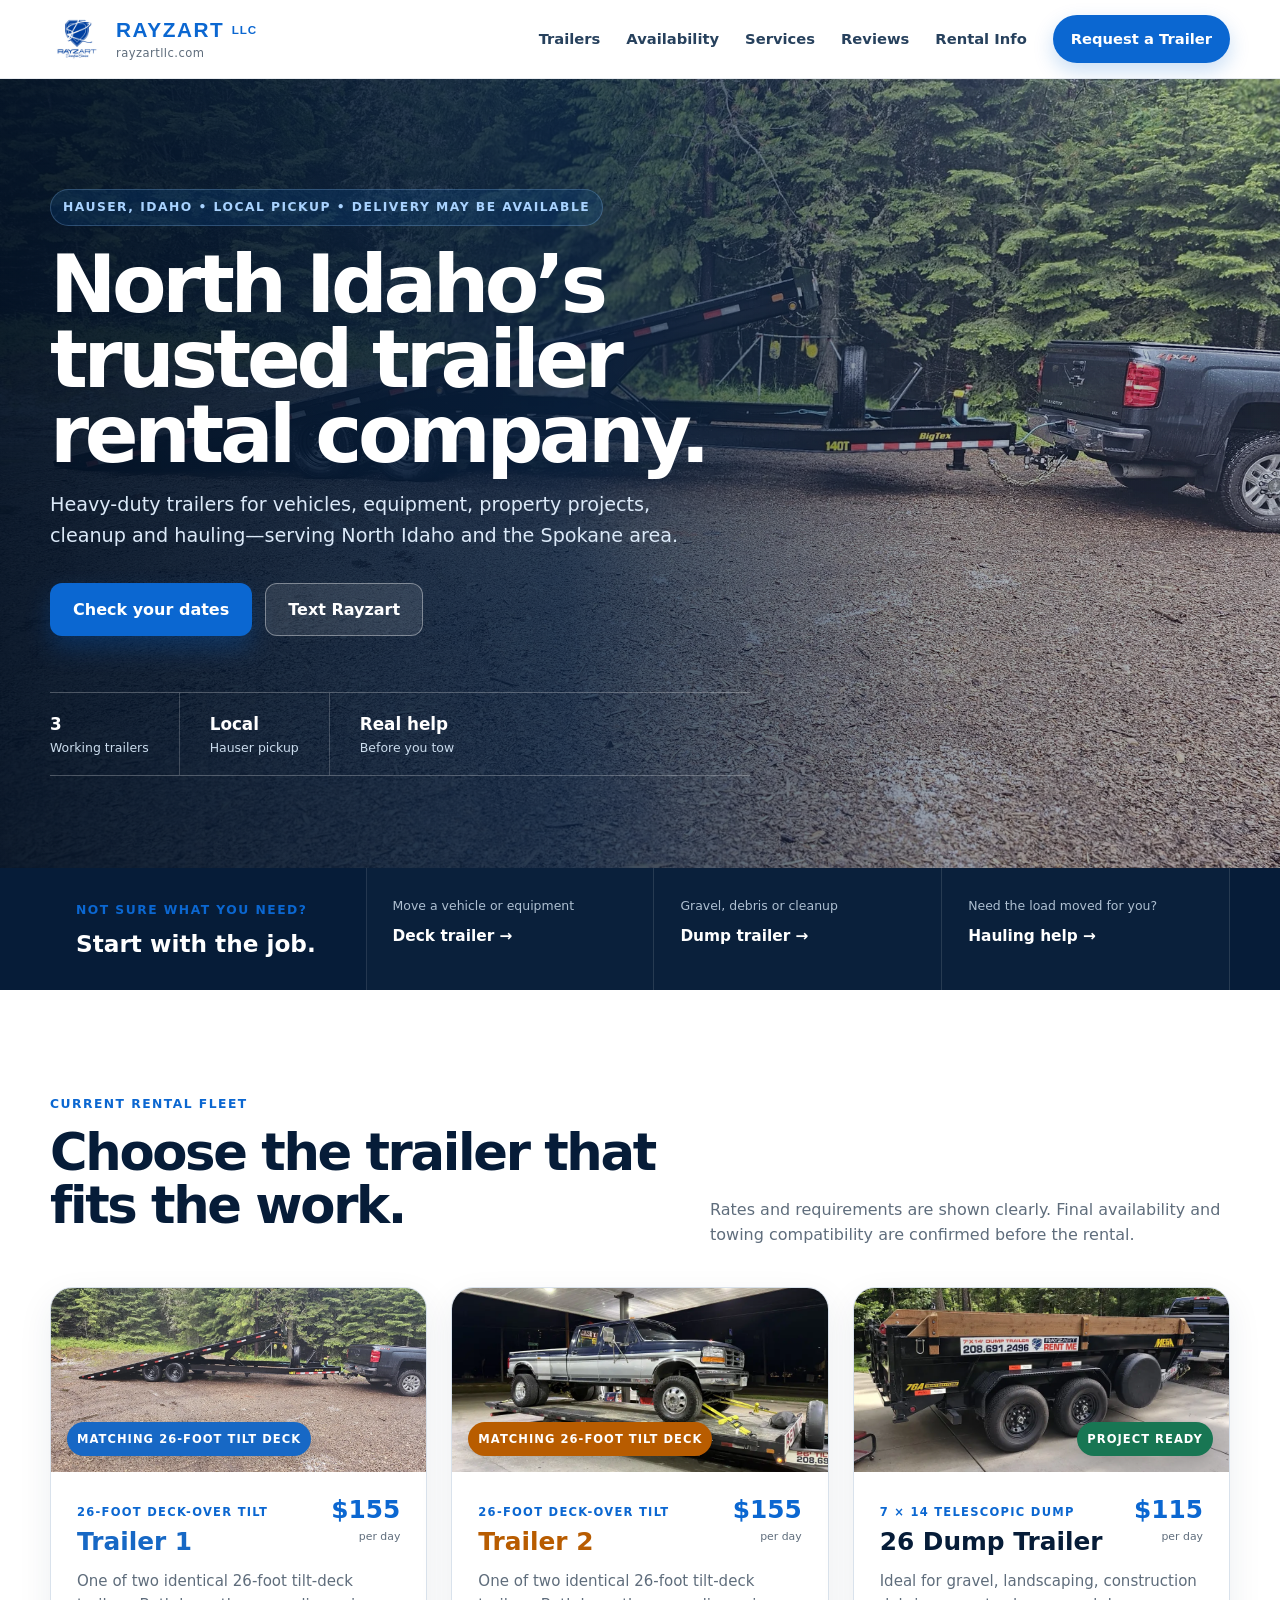
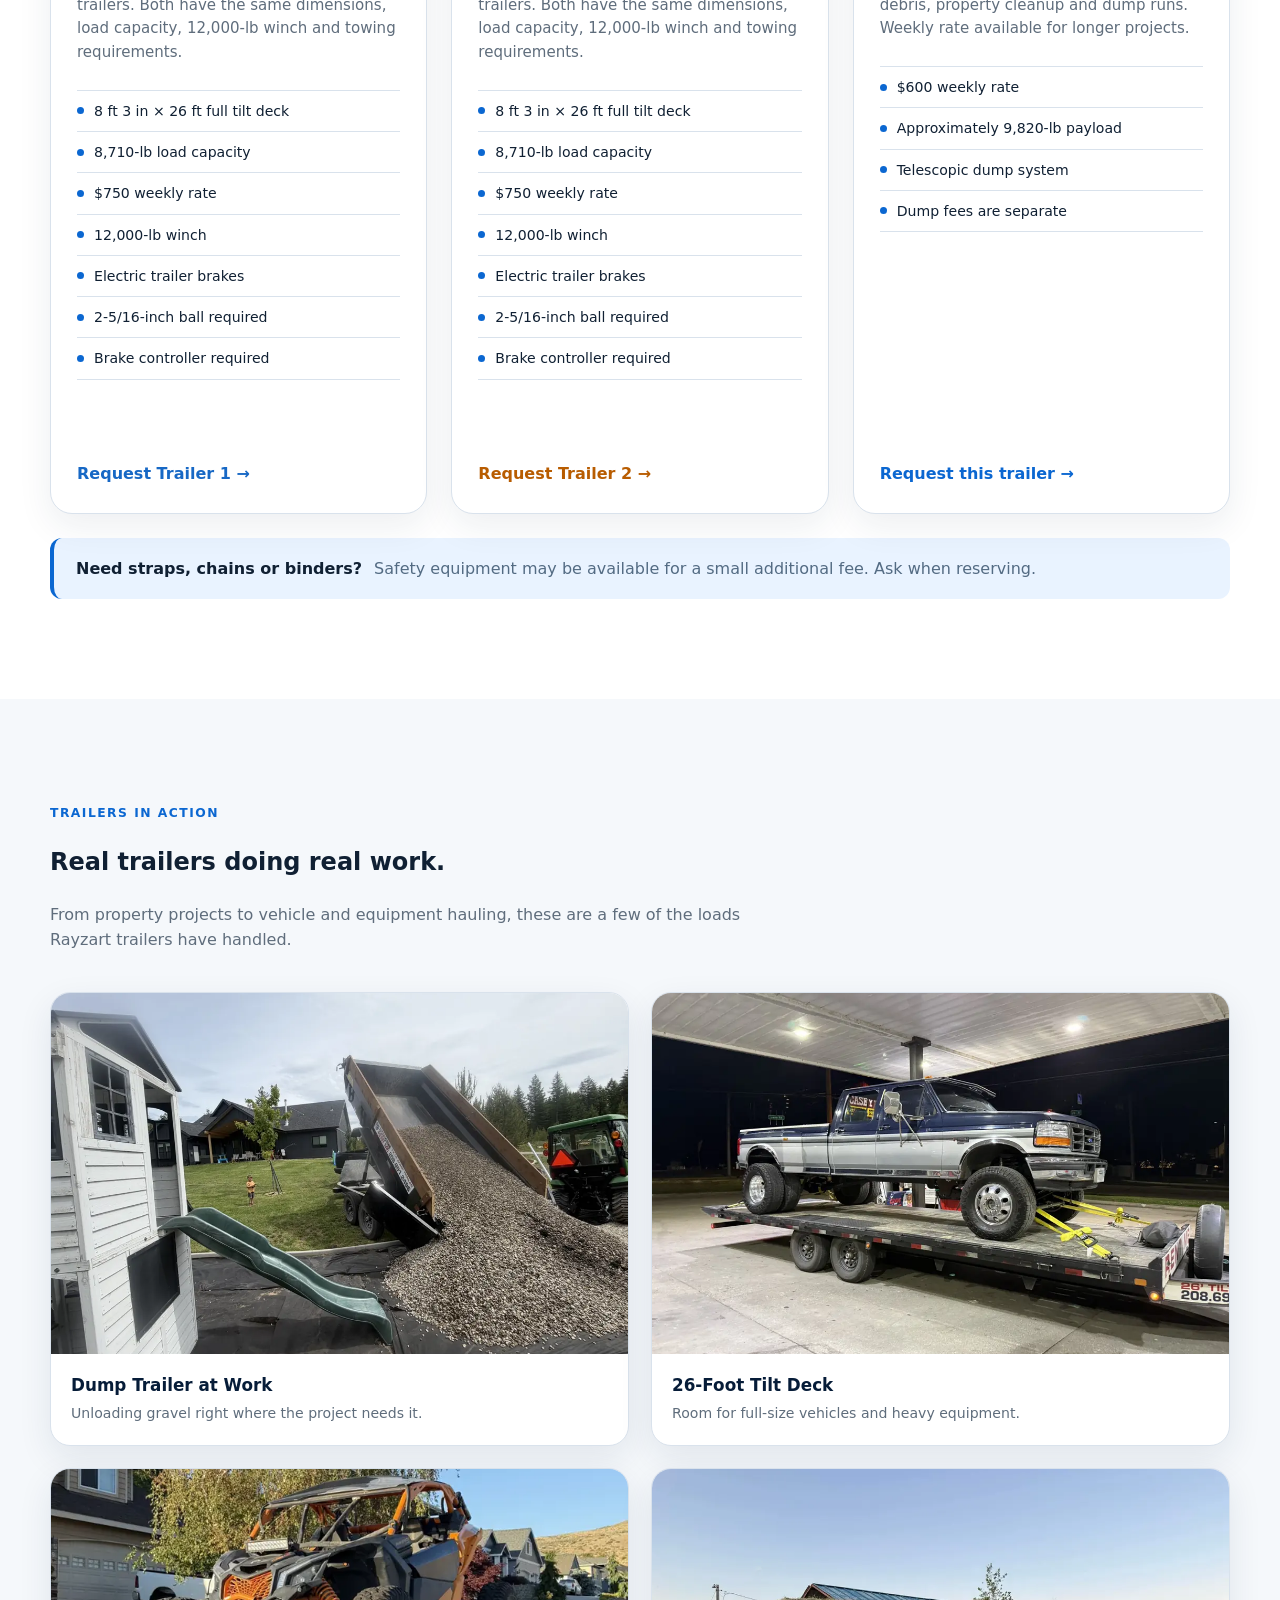
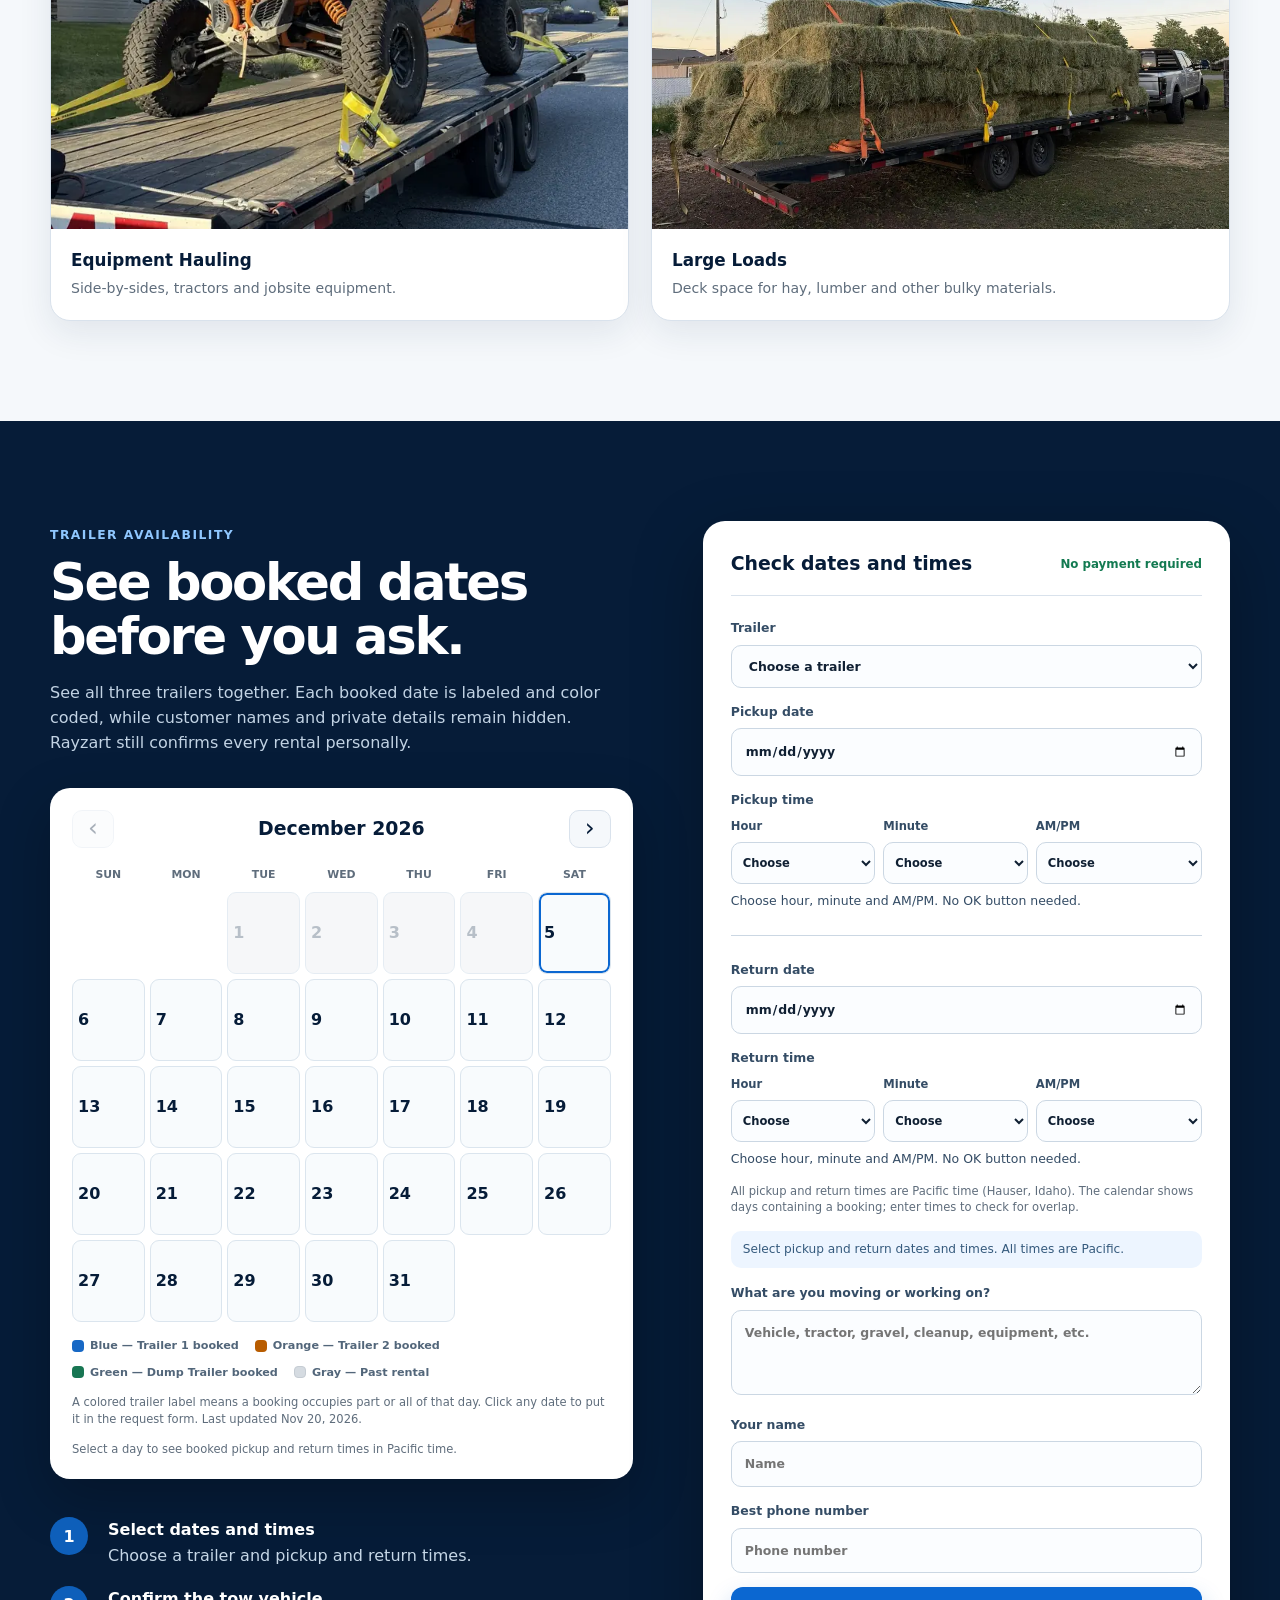
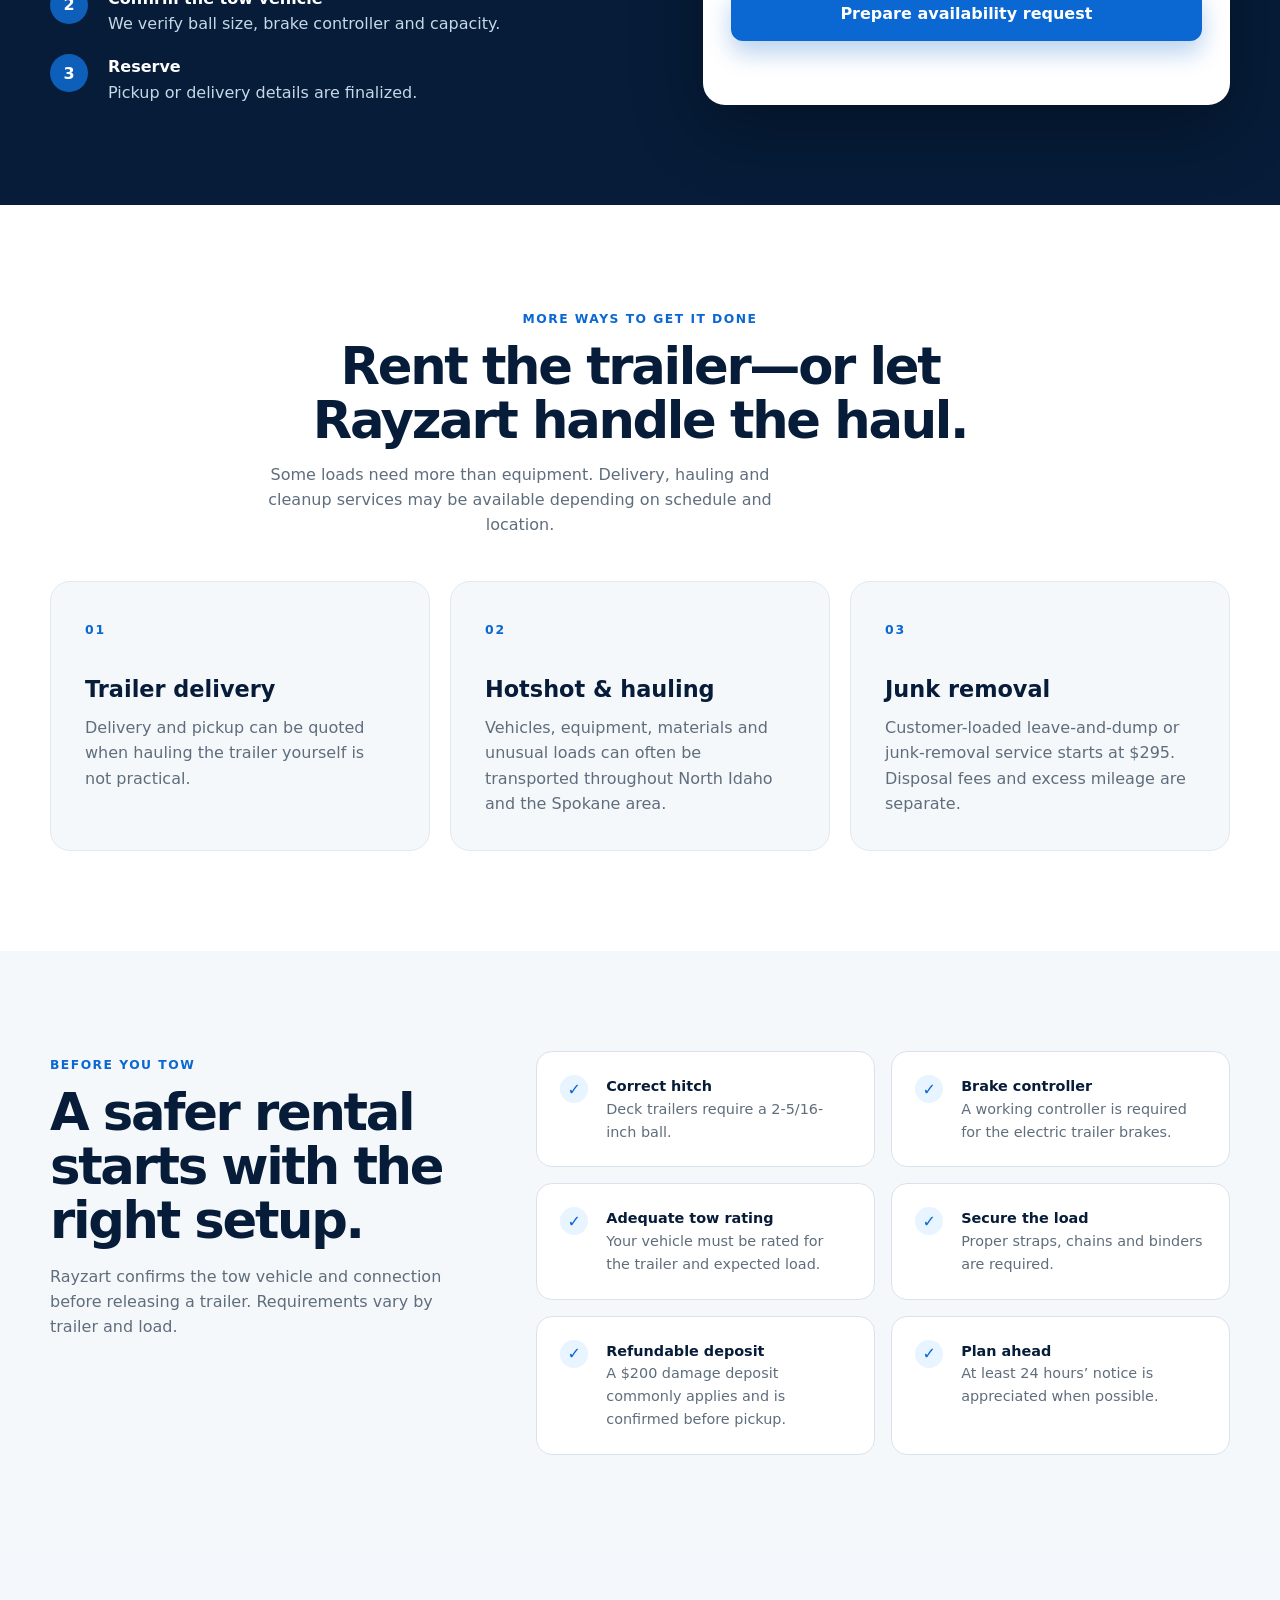
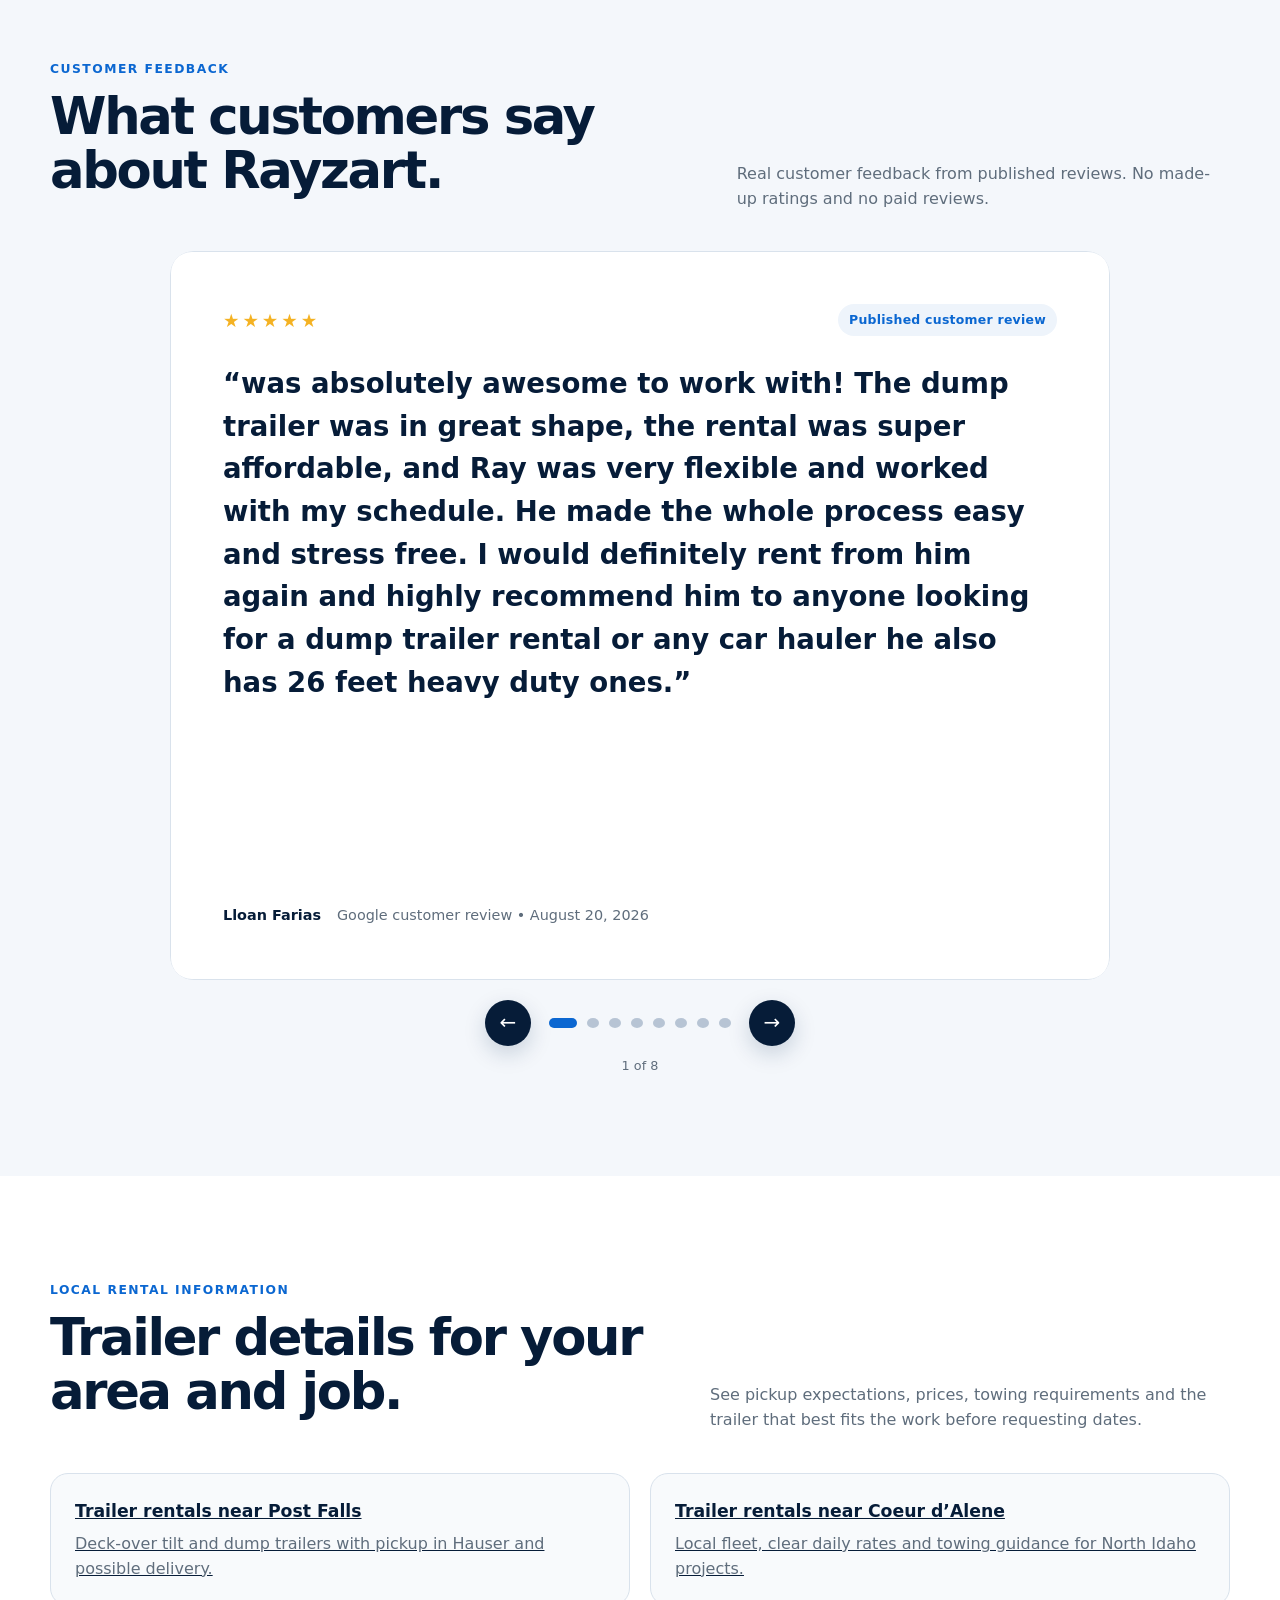
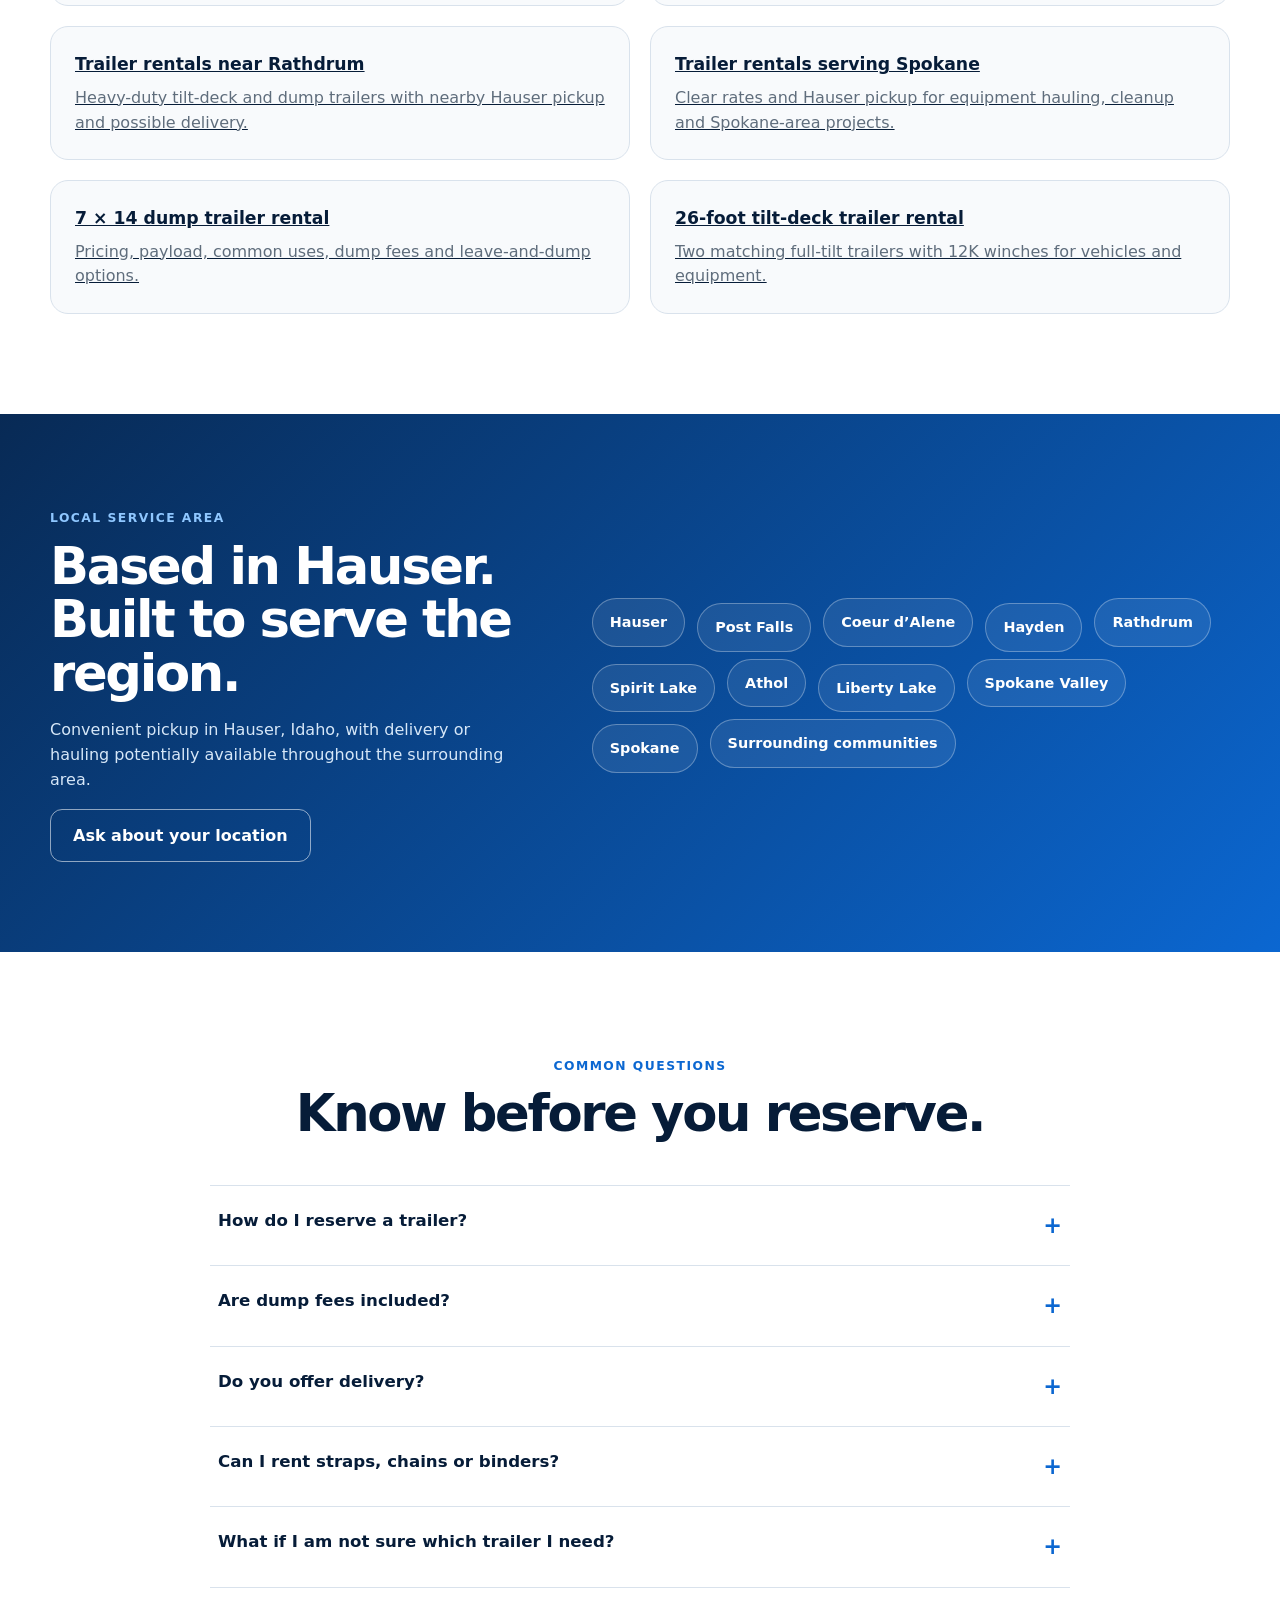
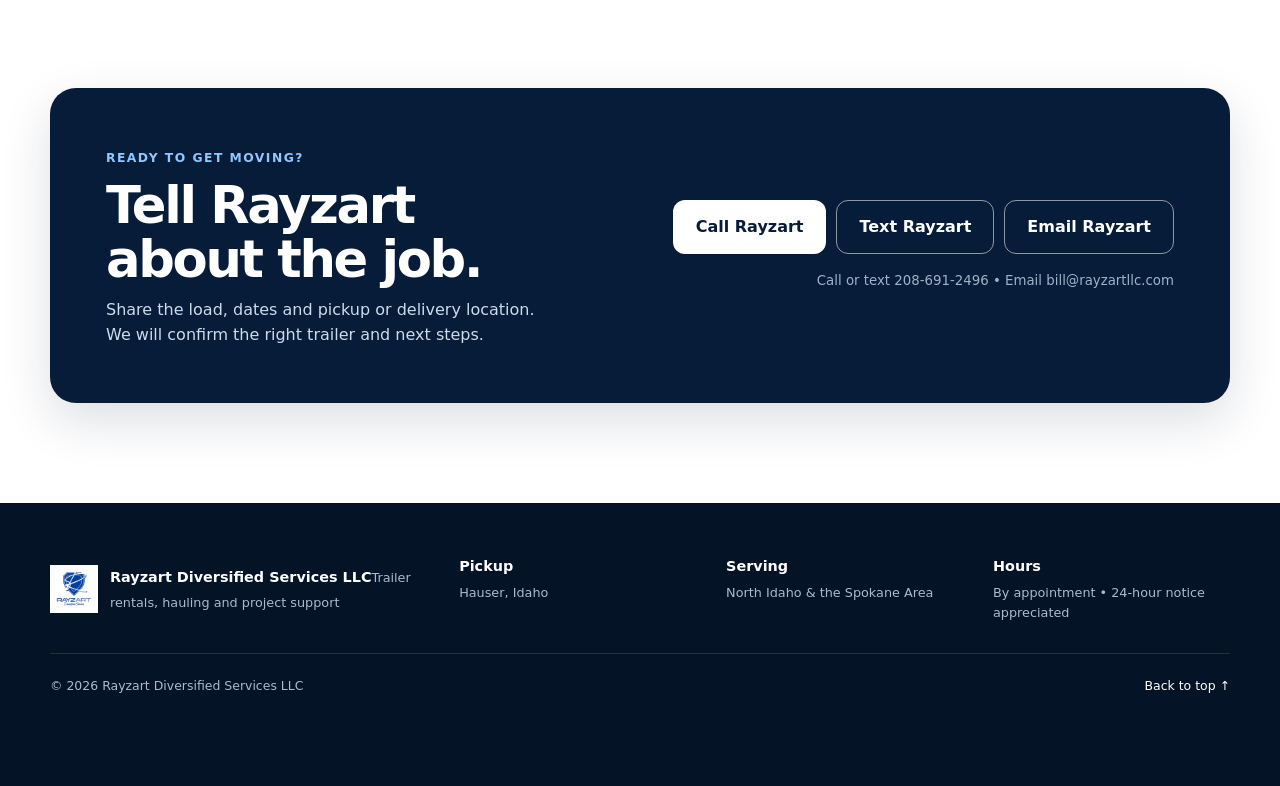
==== commit e270fe8d: "Use direct SMS fallbacks and refresh contact script cache" ====
--- a/index.html
+++ b/index.html
@@ -60,7 +60,7 @@
   <script src="site.config.js?v=20261011-times"></script>
   <script src="availability-data.js?v=20261028-trailer2"></script>
   <script src="assets/availability-times.js?v=20261019-due-time"></script>
-  <script defer src="assets/app.js?v=20261103-time-menus-v2"></script>
+  <script defer src="assets/app.js?v=20261123-text-links"></script>
 
   <style>
     #dump-trailer .card-image img,
@@ -144,7 +144,7 @@
         <p>Heavy-duty trailers for vehicles, equipment, property projects, cleanup and hauling—serving North Idaho and the Spokane area.</p>
         <div class="hero-actions">
           <a class="button button-primary" href="#availability">Check your dates</a>
-          <a class="button button-secondary contact-link" data-contact="text" href="#contact">Text Rayzart</a>
+          <a class="button button-secondary contact-link" data-contact="text" href="sms:2086912496">Text Rayzart</a>
         </div>
         <div class="trust-strip" aria-label="Key benefits">
           <div><strong>3</strong><span>Working trailers</span></div>
@@ -613,7 +613,7 @@
         </div>
         <div class="contact-actions">
           <a class="button button-light contact-link" data-contact="call" href="#contact">Call Rayzart</a>
-          <a class="button button-outline-light contact-link" data-contact="text" href="#contact">Text Rayzart</a>
+          <a class="button button-outline-light contact-link" data-contact="text" href="sms:2086912496">Text Rayzart</a>
           <a class="button button-outline-light contact-link" data-contact="email" href="mailto:bill@rayzartllc.com">Email Rayzart</a>
           <small id="contact-note">Call, text or email Rayzart.</small>
         </div>
@@ -649,7 +649,7 @@
   <div class="mobile-action-bar" aria-label="Quick contact">
     <a class="contact-link" data-contact="call" href="#contact">Call</a>
     <a href="#availability">Check dates</a>
-    <a class="contact-link" data-contact="text" href="#contact">Text</a>
+    <a class="contact-link" data-contact="text" href="sms:2086912496">Text</a>
   </div>
 </body>
 </html>
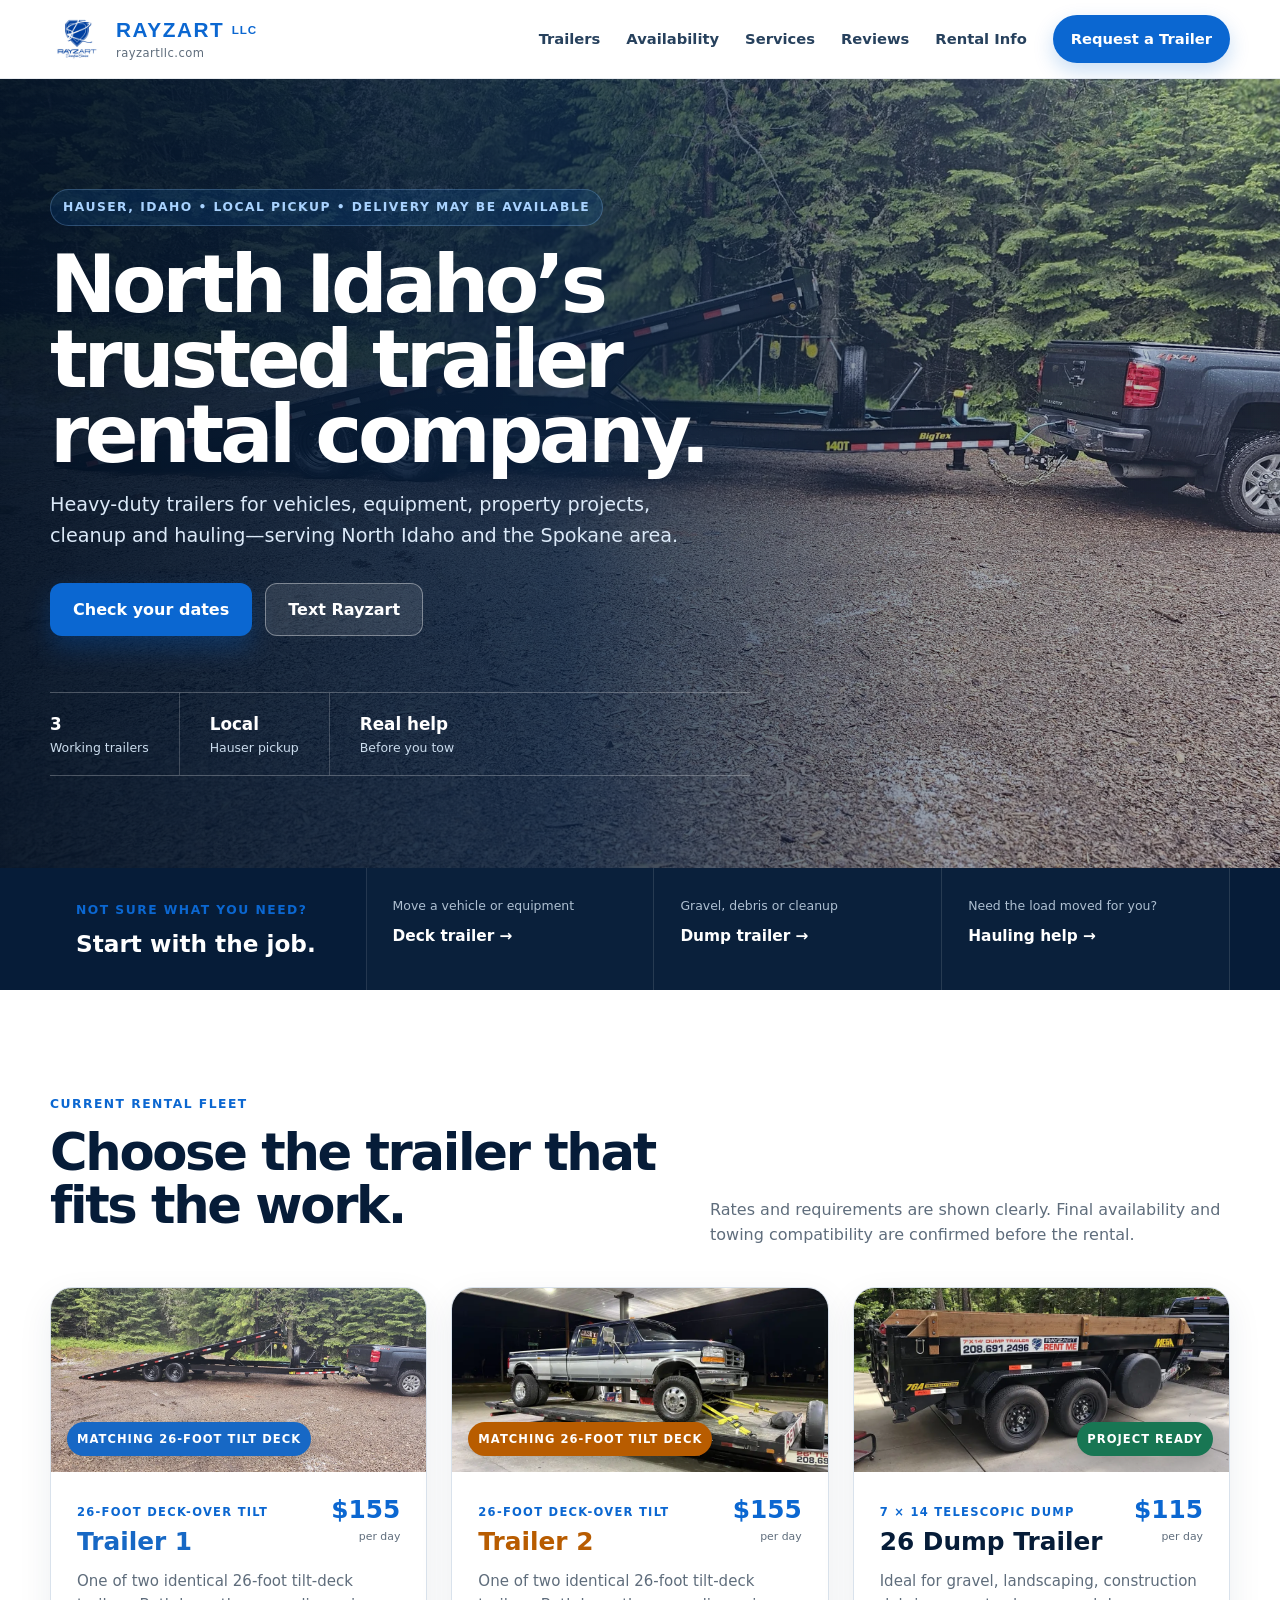
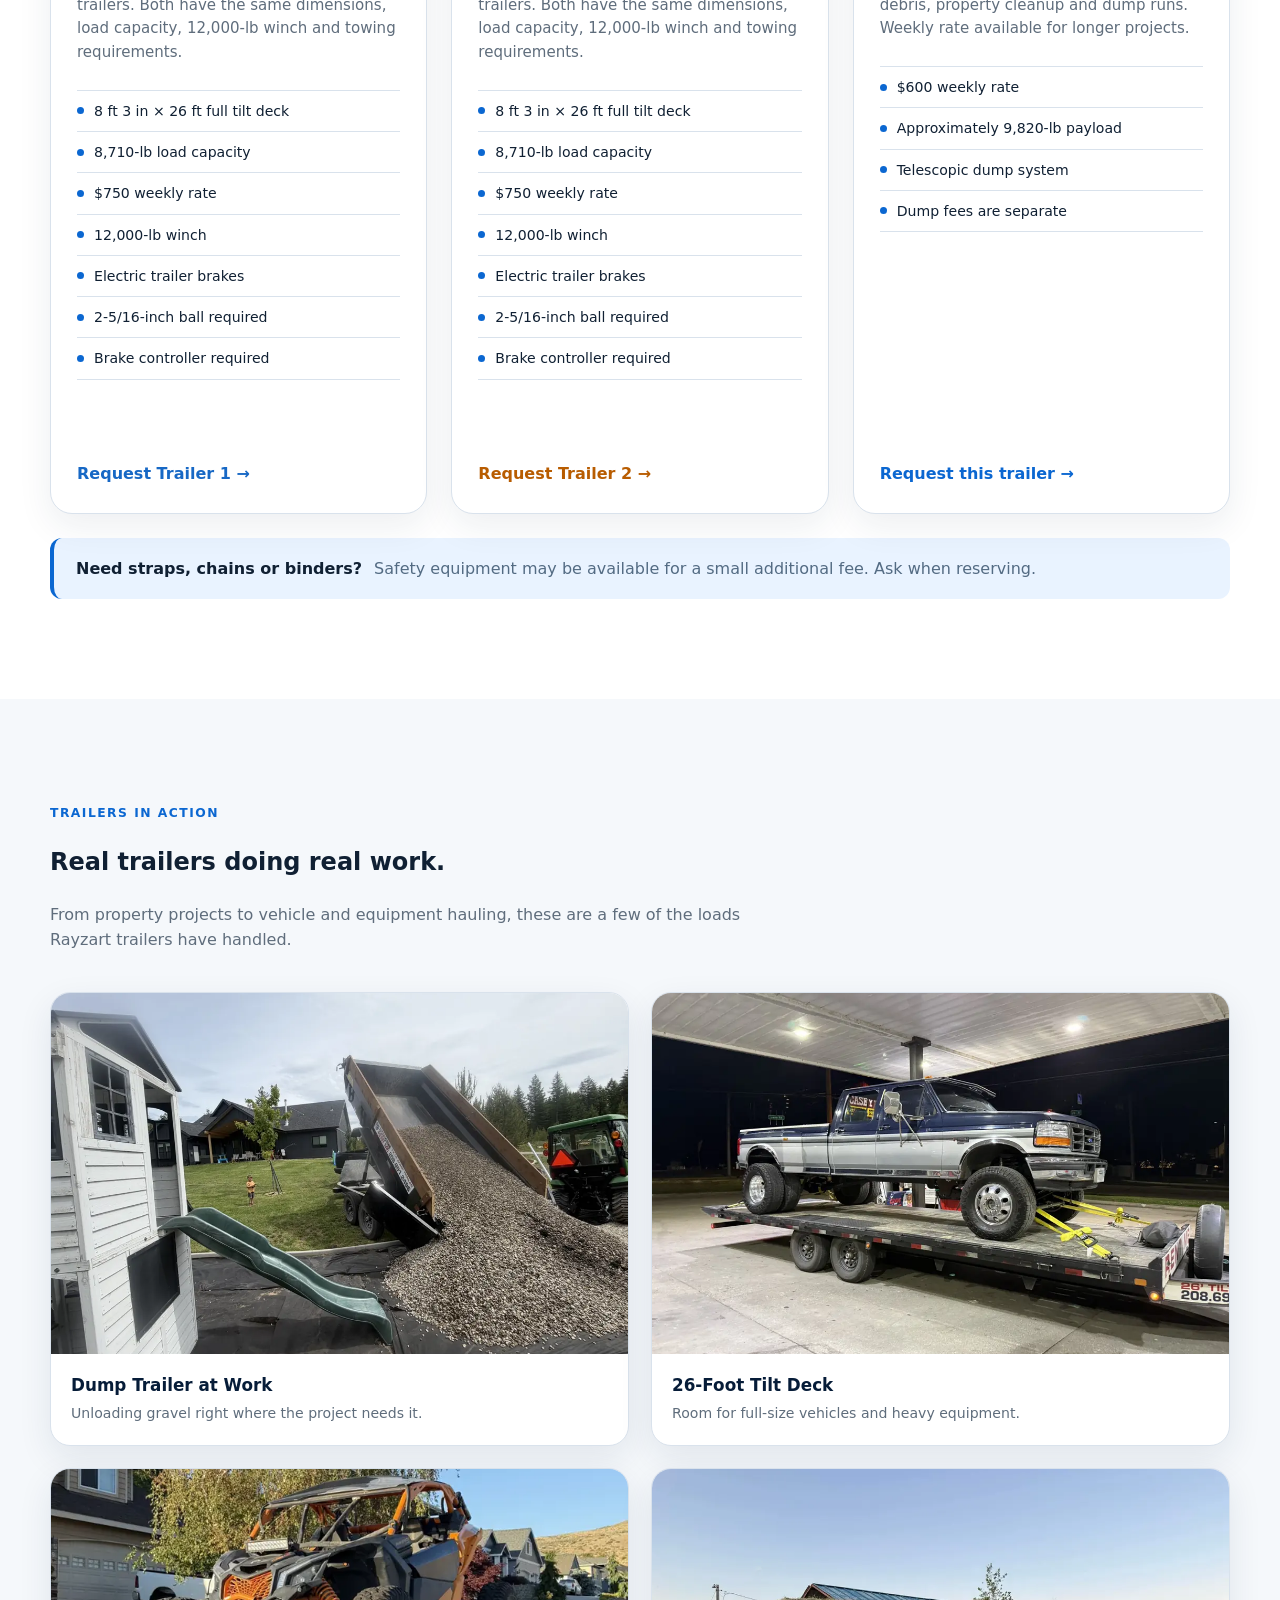
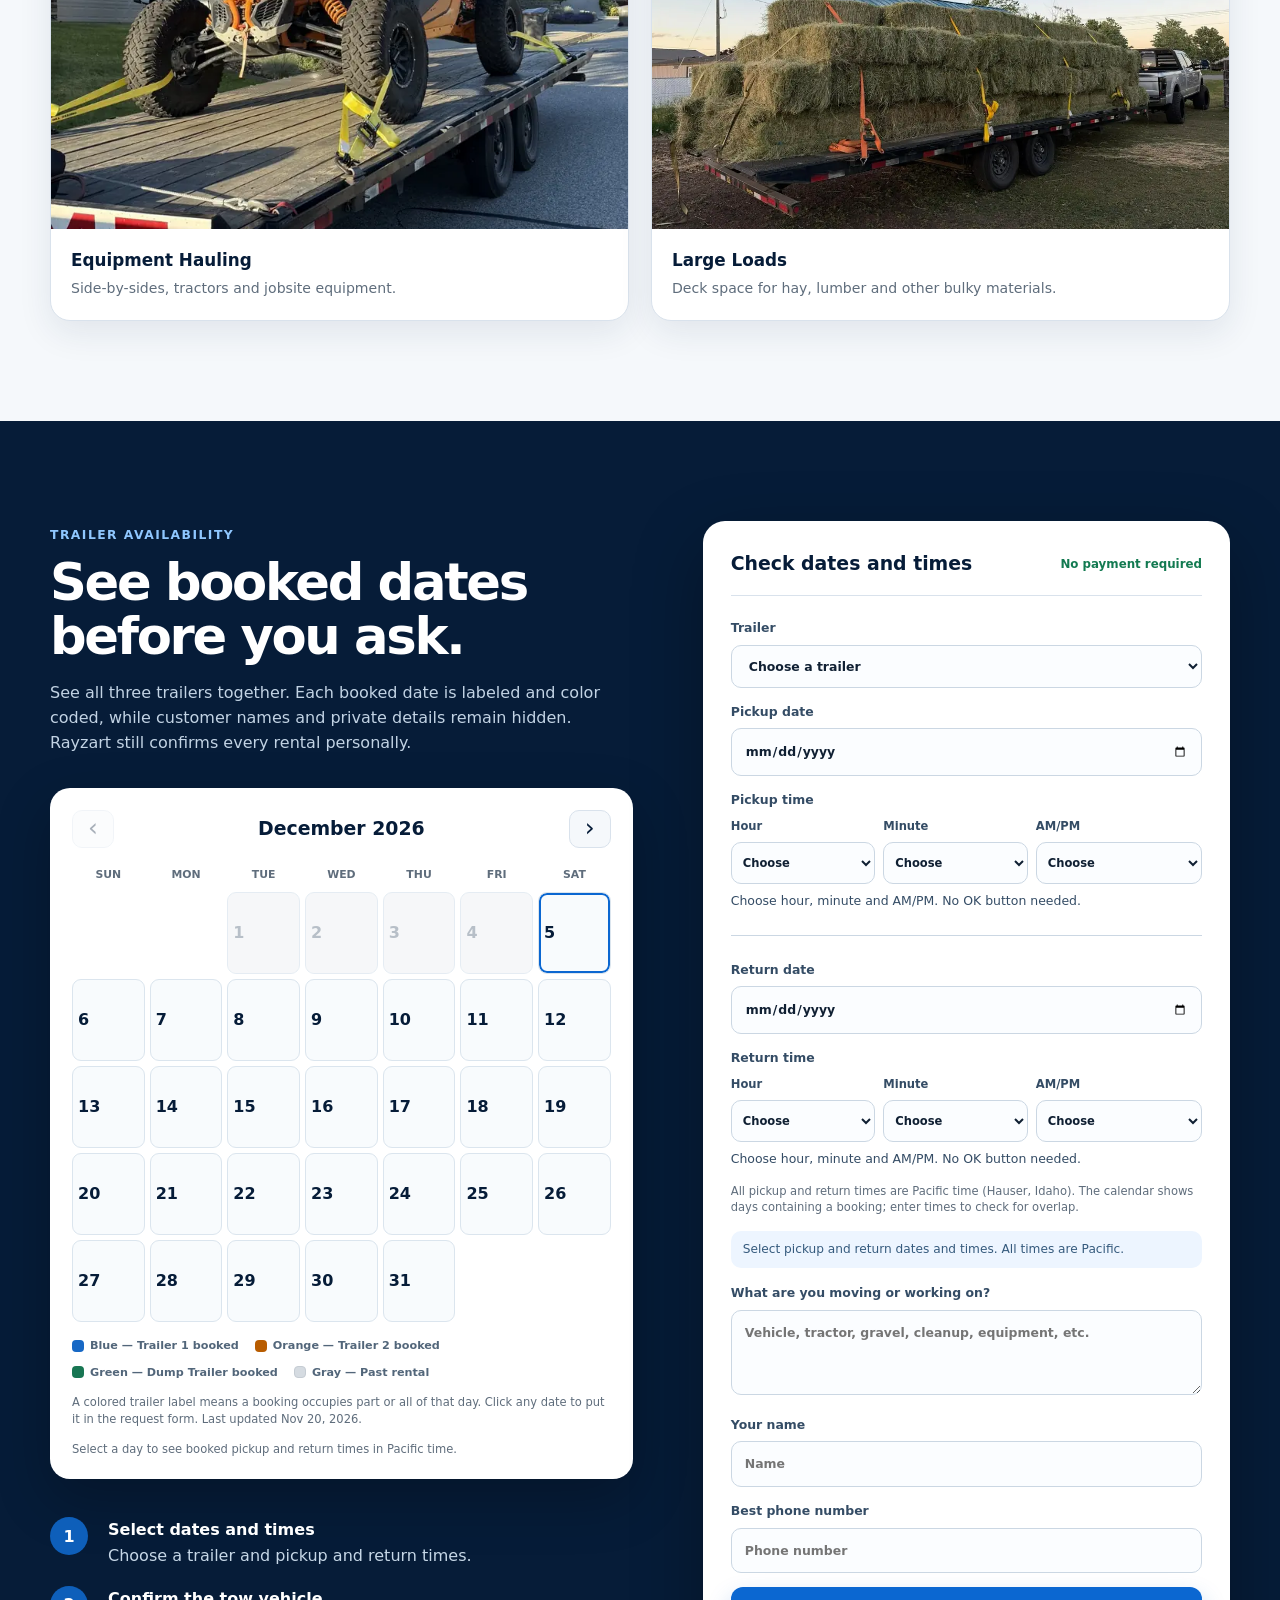
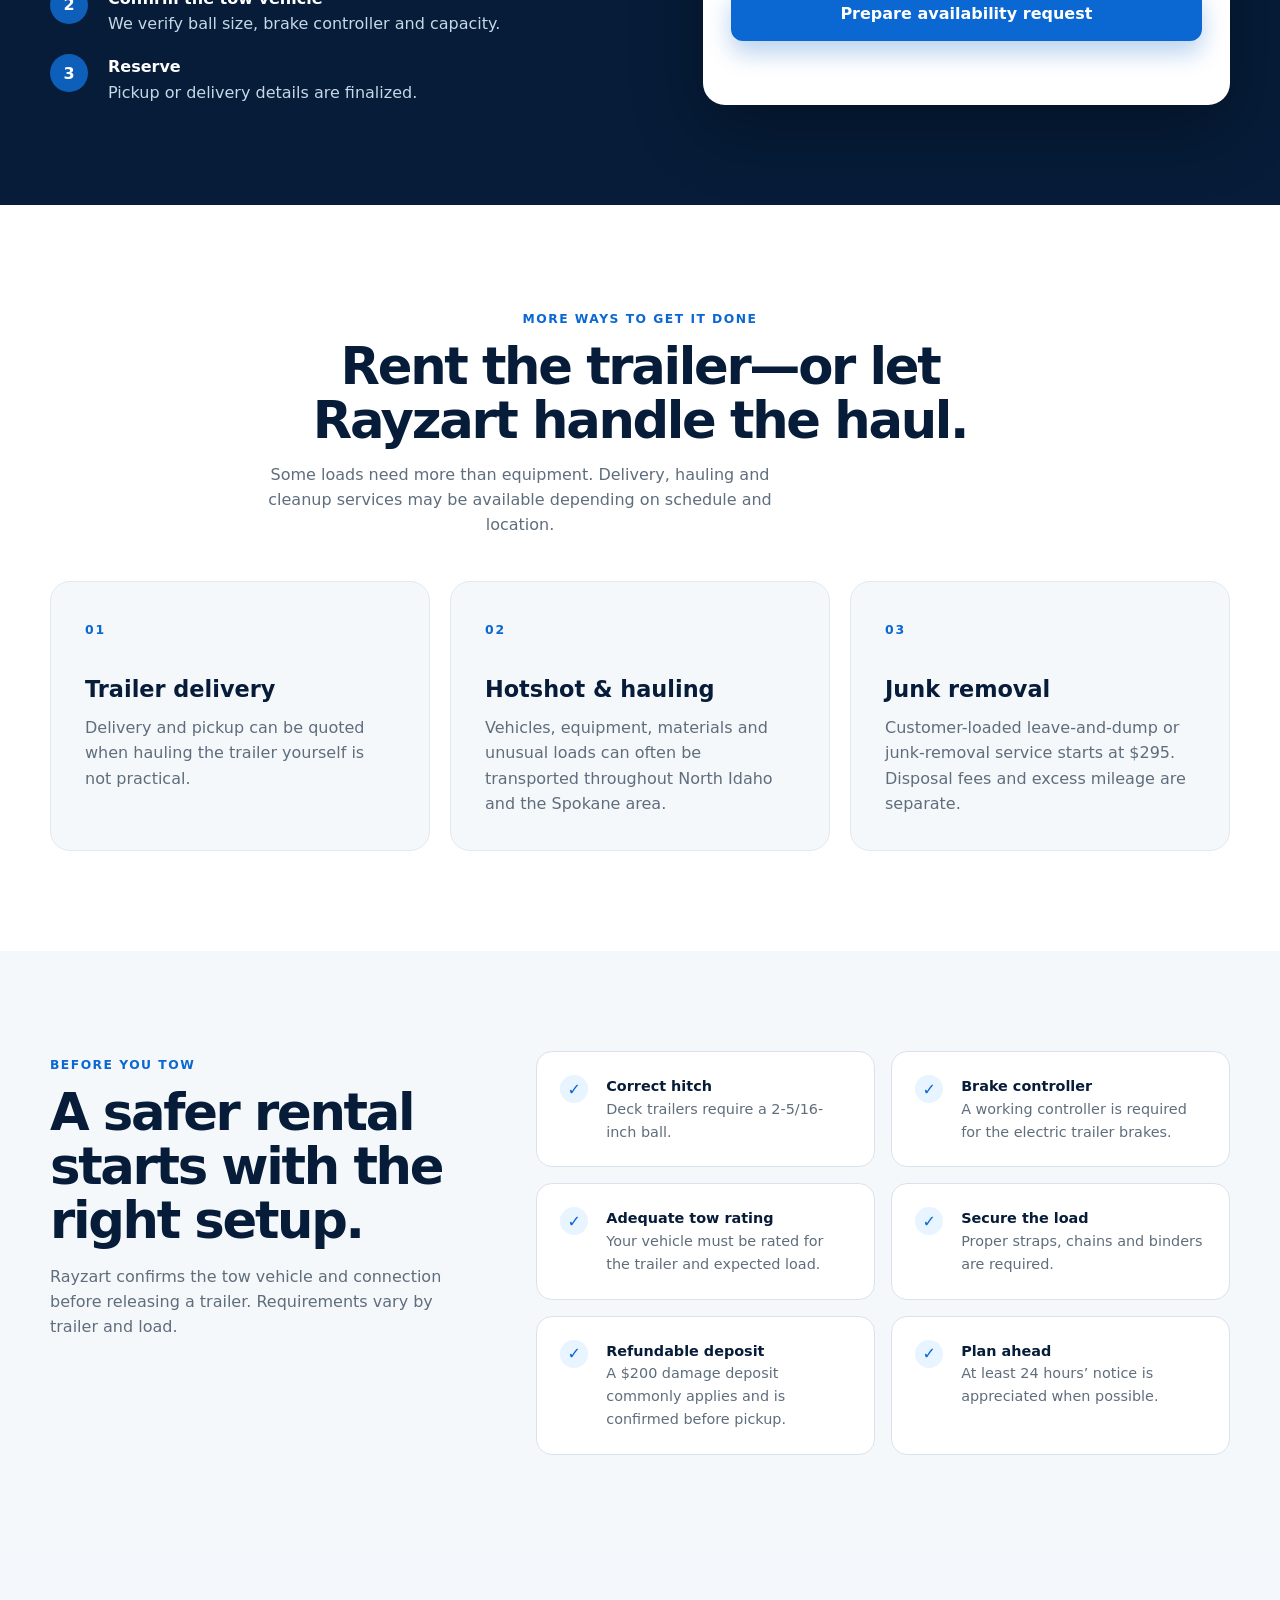
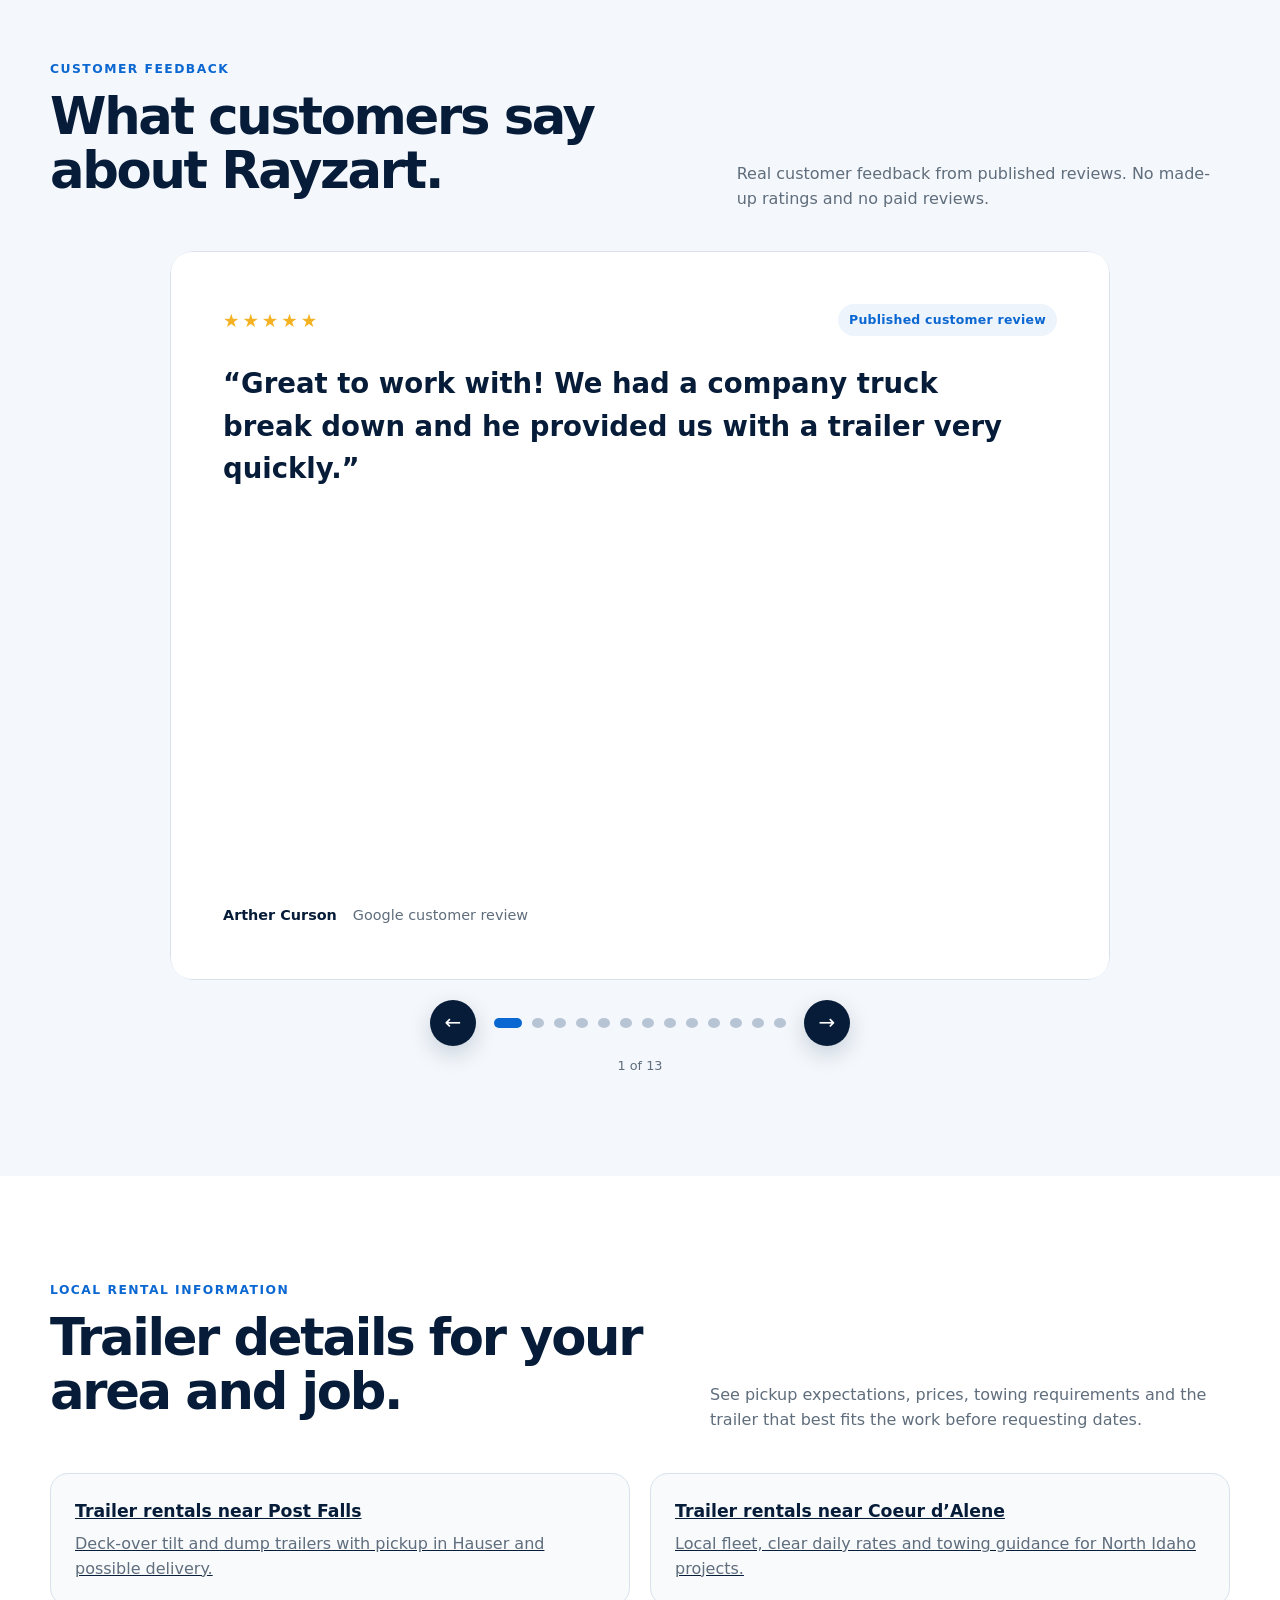
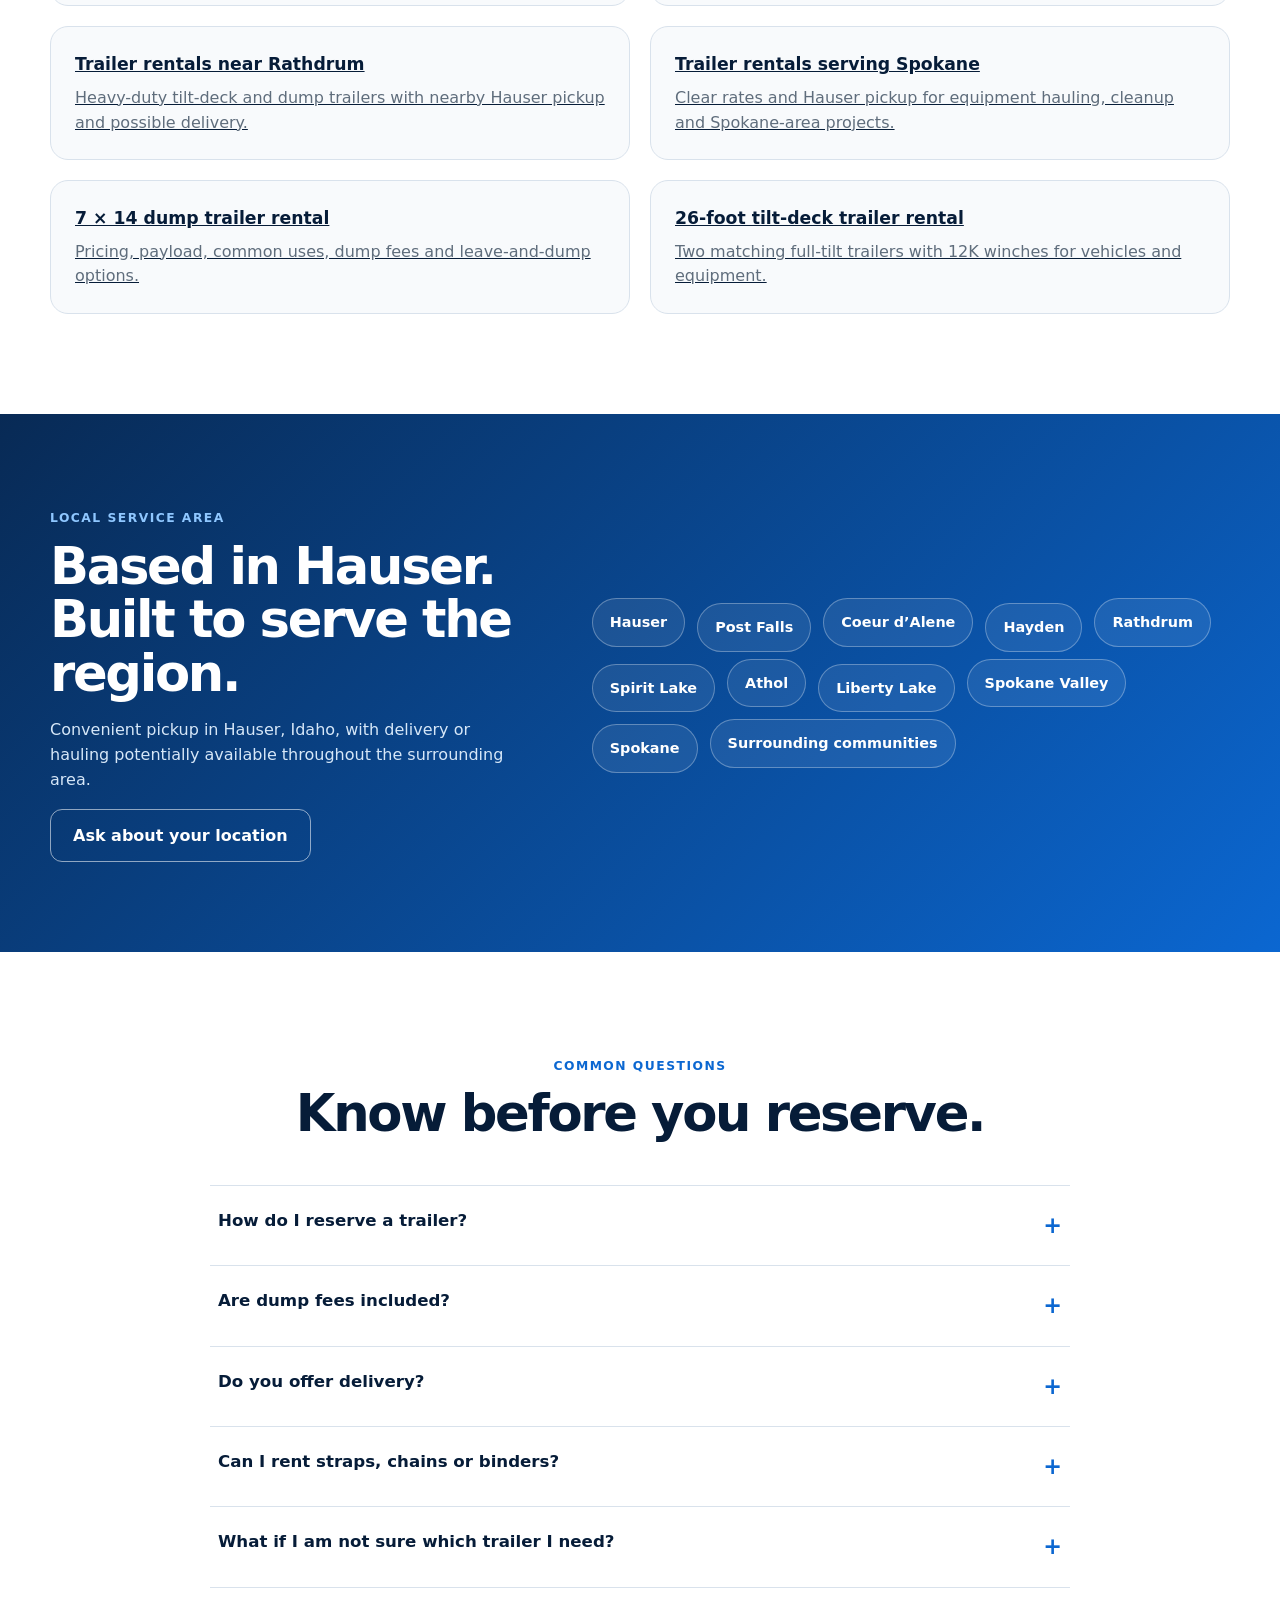
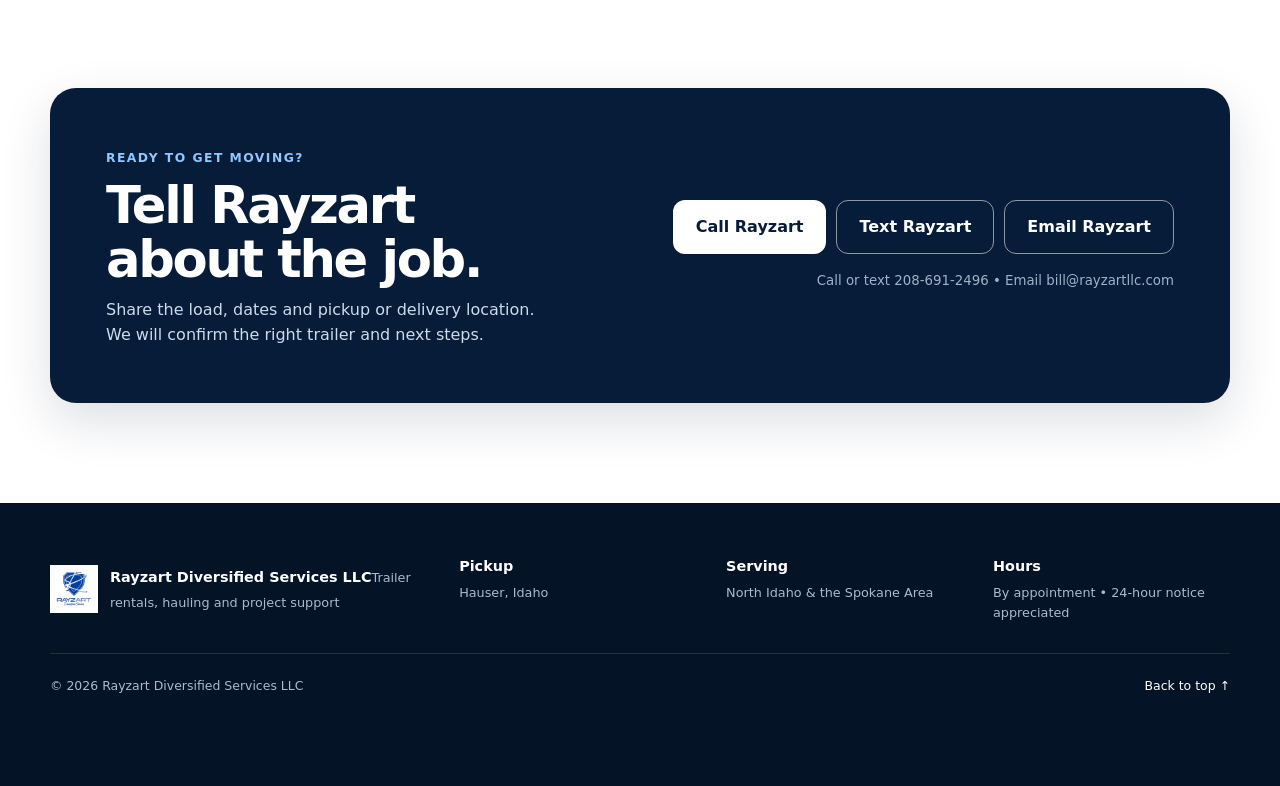
==== commit af6d34d5: "Publish latest customer review script version" ====
--- a/index.html
+++ b/index.html
@@ -57,10 +57,10 @@
   <meta property="og:image" content="https://rayzartllc.com/assets/images/rayzart-social.webp">
   <link rel="icon" href="assets/images/rayzart-logo.png">
   <link rel="stylesheet" href="assets/styles.css?v=20261103-time-menus">
-  <script src="site.config.js?v=20261011-times"></script>
+  <script src="site.config.js?v=20261123-reviews"></script>
   <script src="availability-data.js?v=20261028-trailer2"></script>
   <script src="assets/availability-times.js?v=20261019-due-time"></script>
-  <script defer src="assets/app.js?v=20261123-text-links"></script>
+  <script defer src="assets/app.js?v=20261123-single-handler"></script>
 
   <style>
     #dump-trailer .card-image img,
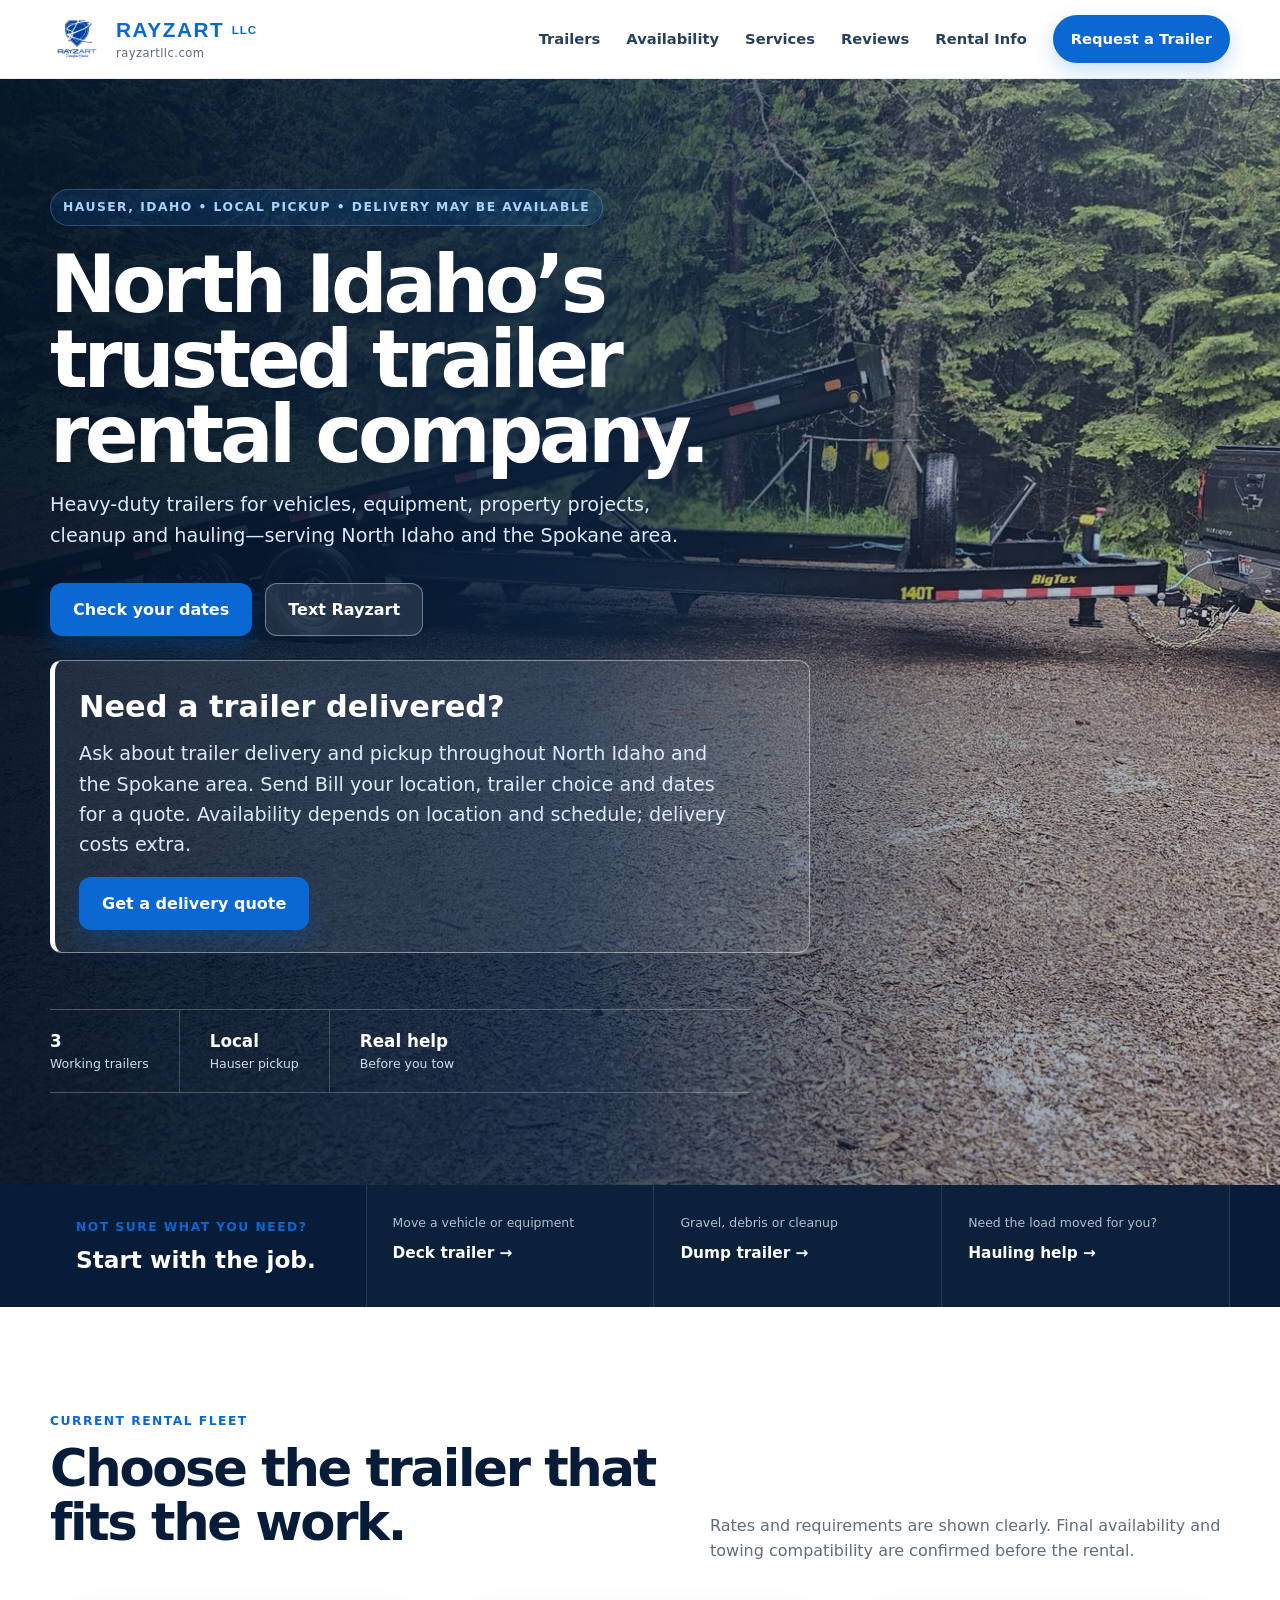
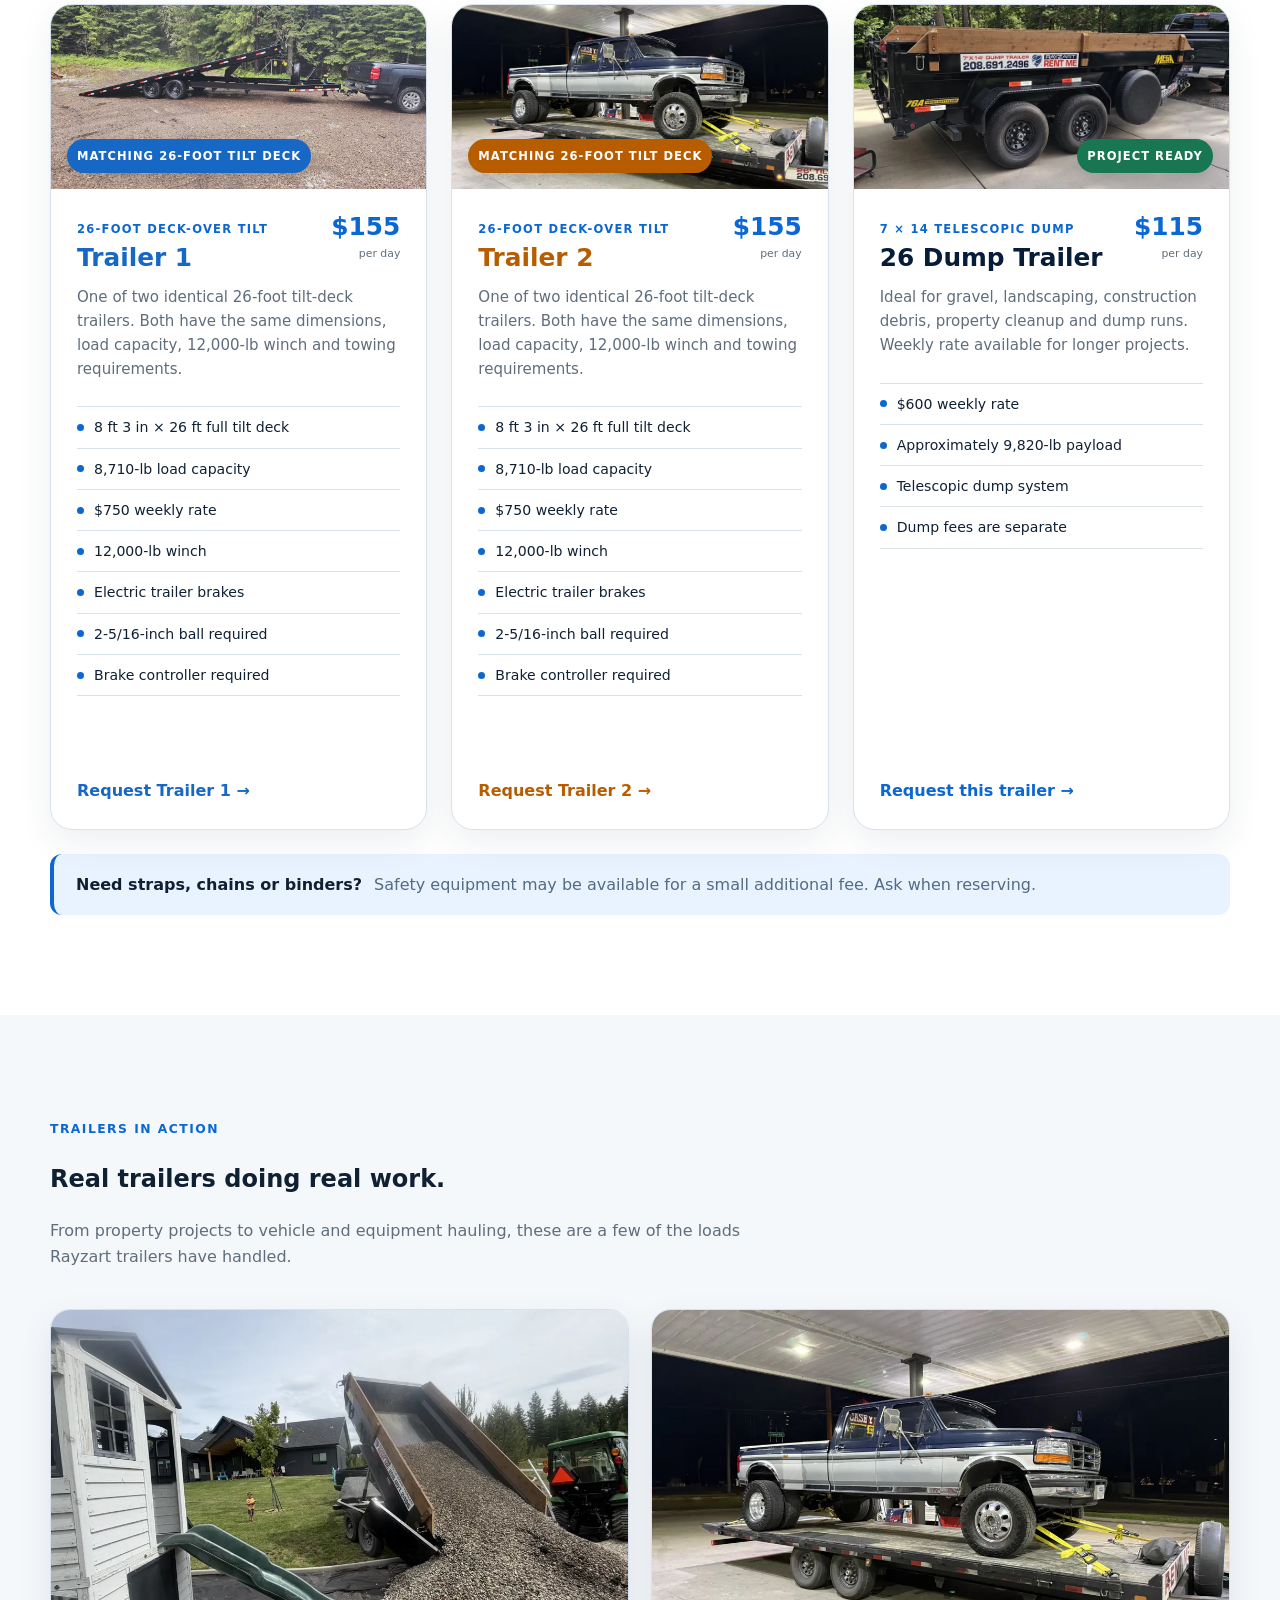
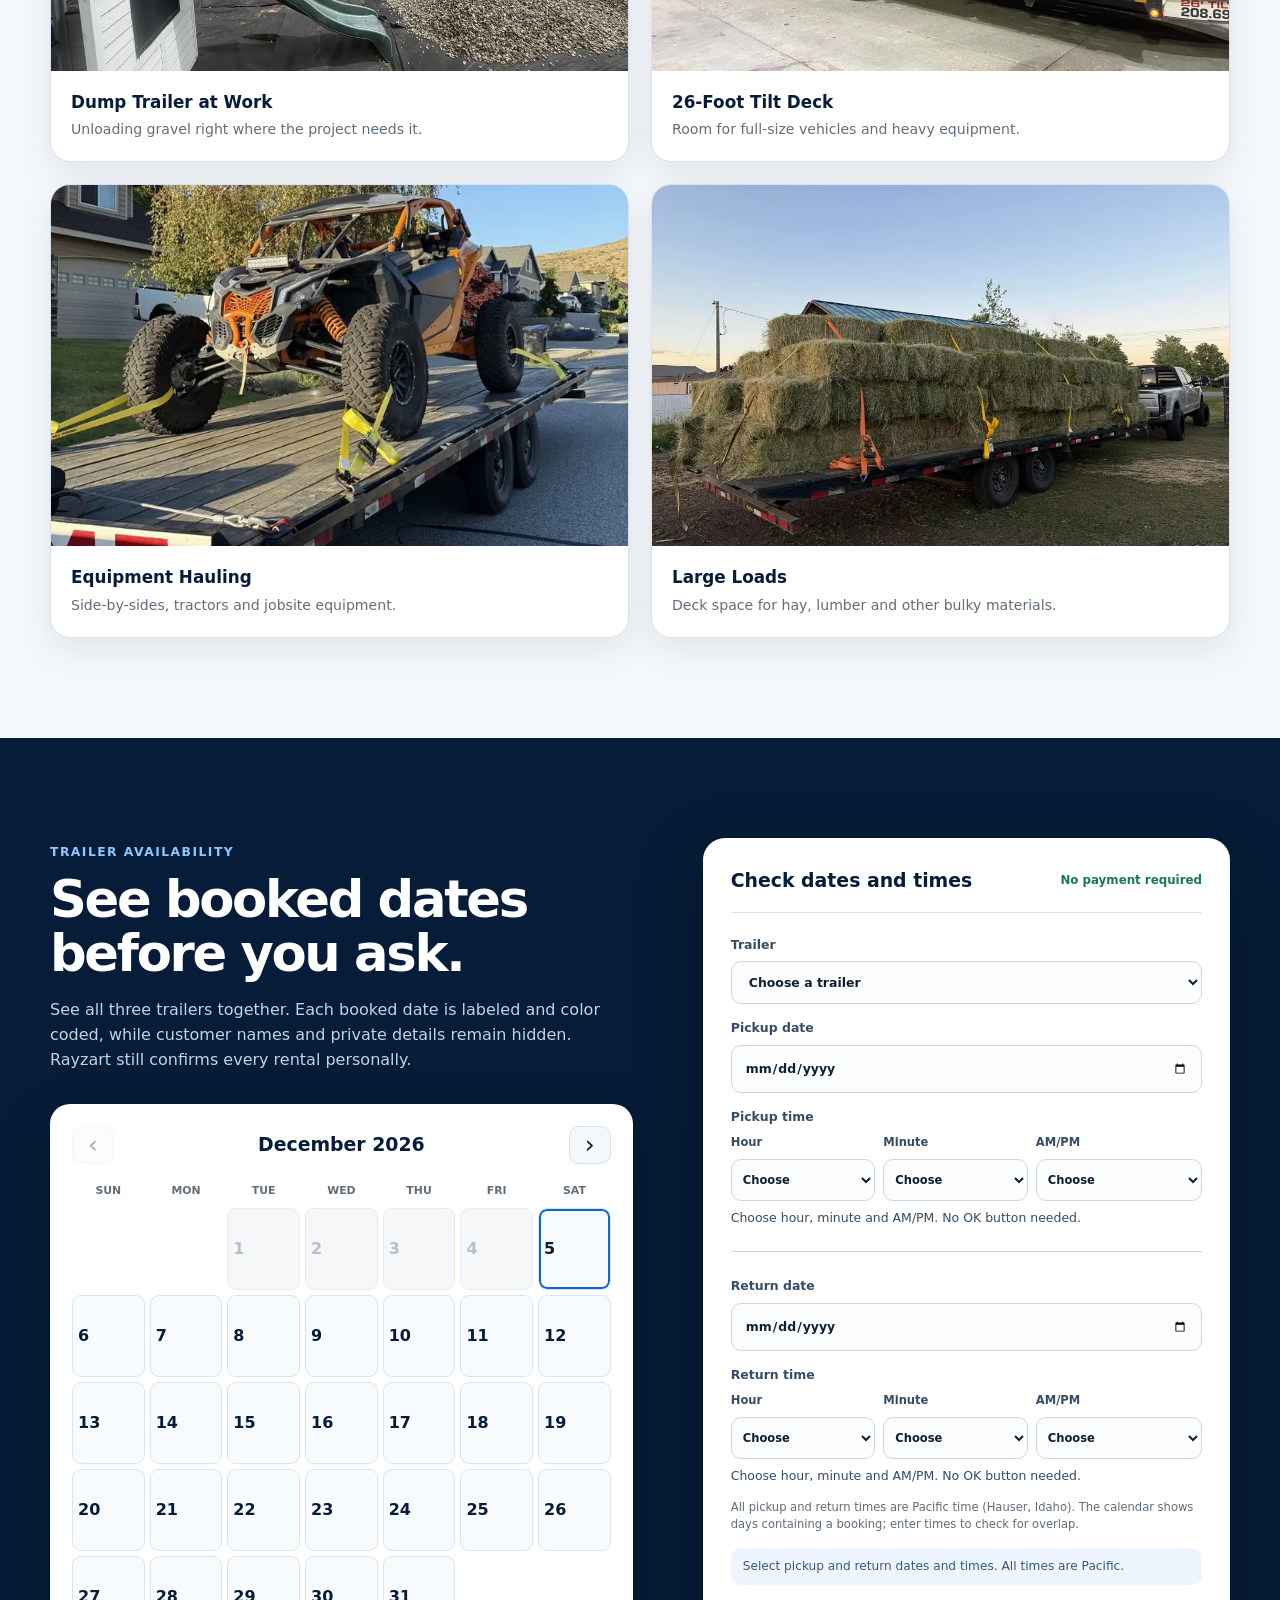
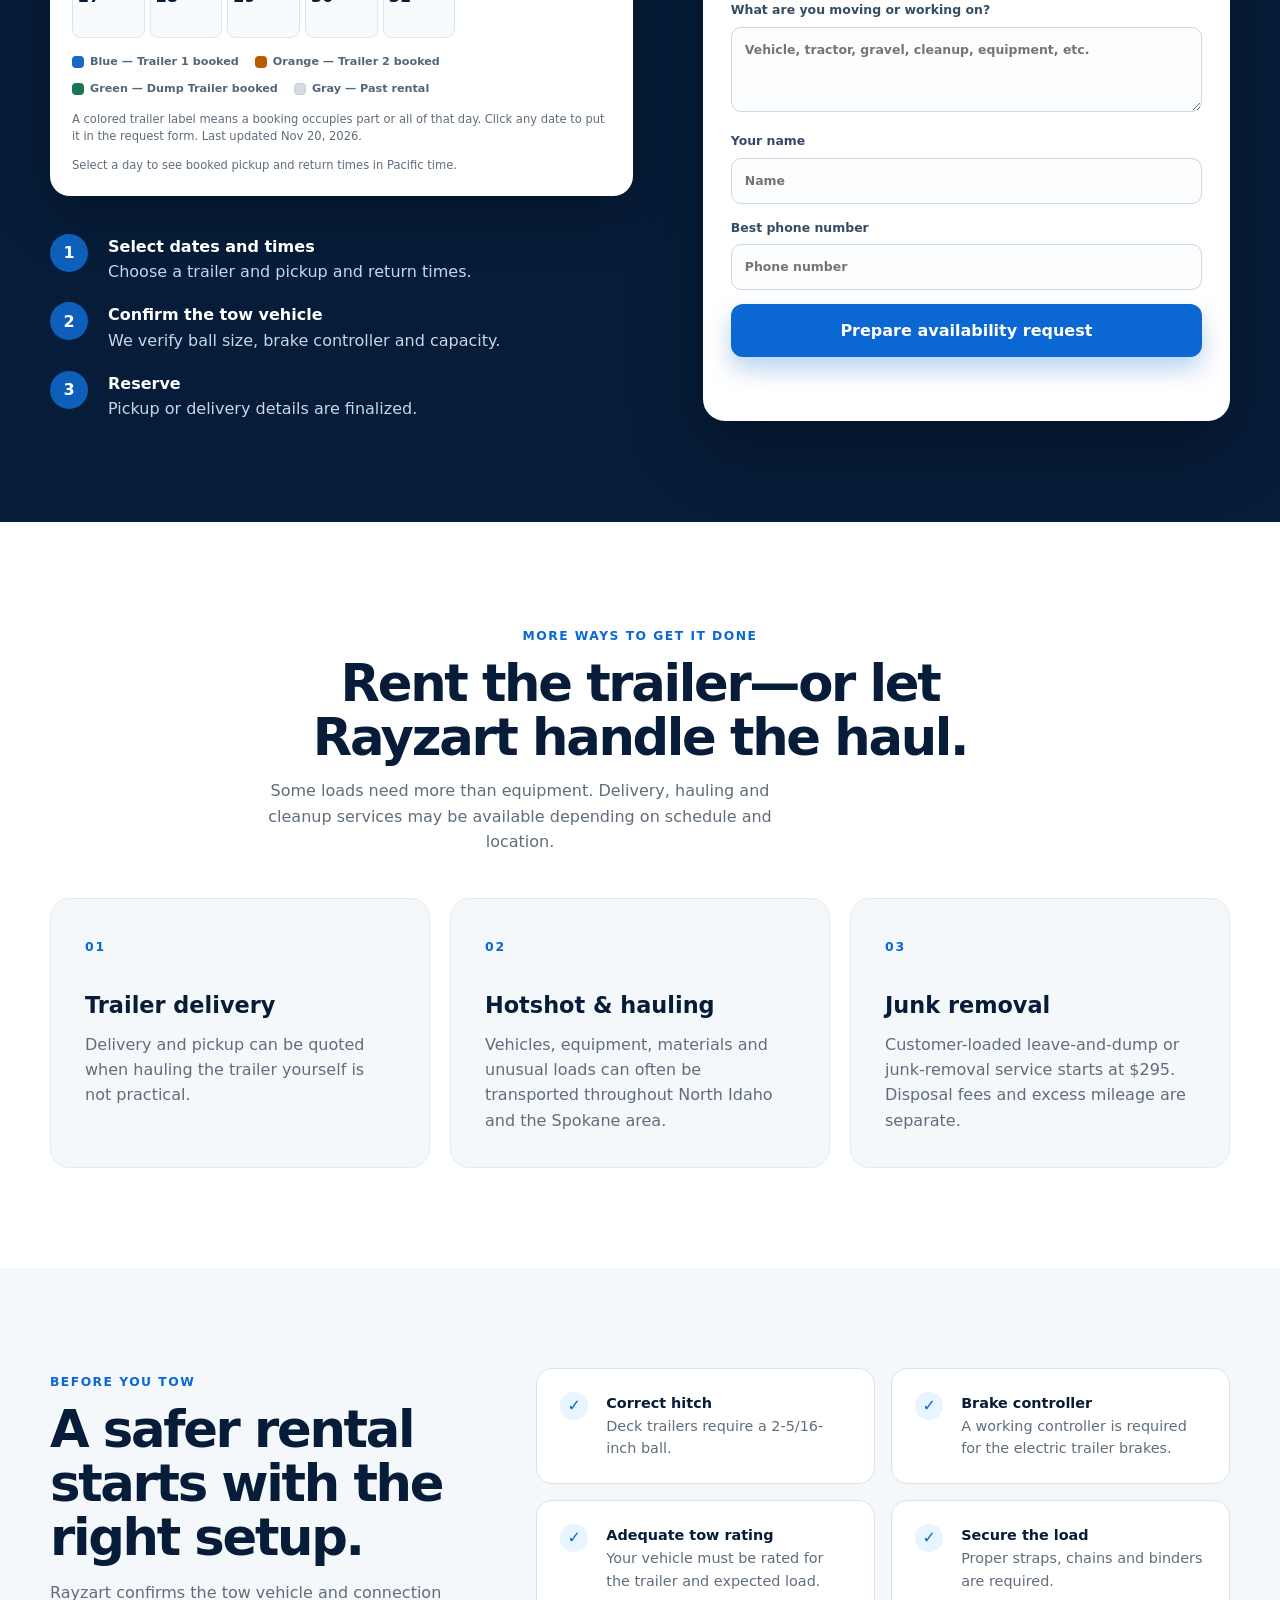
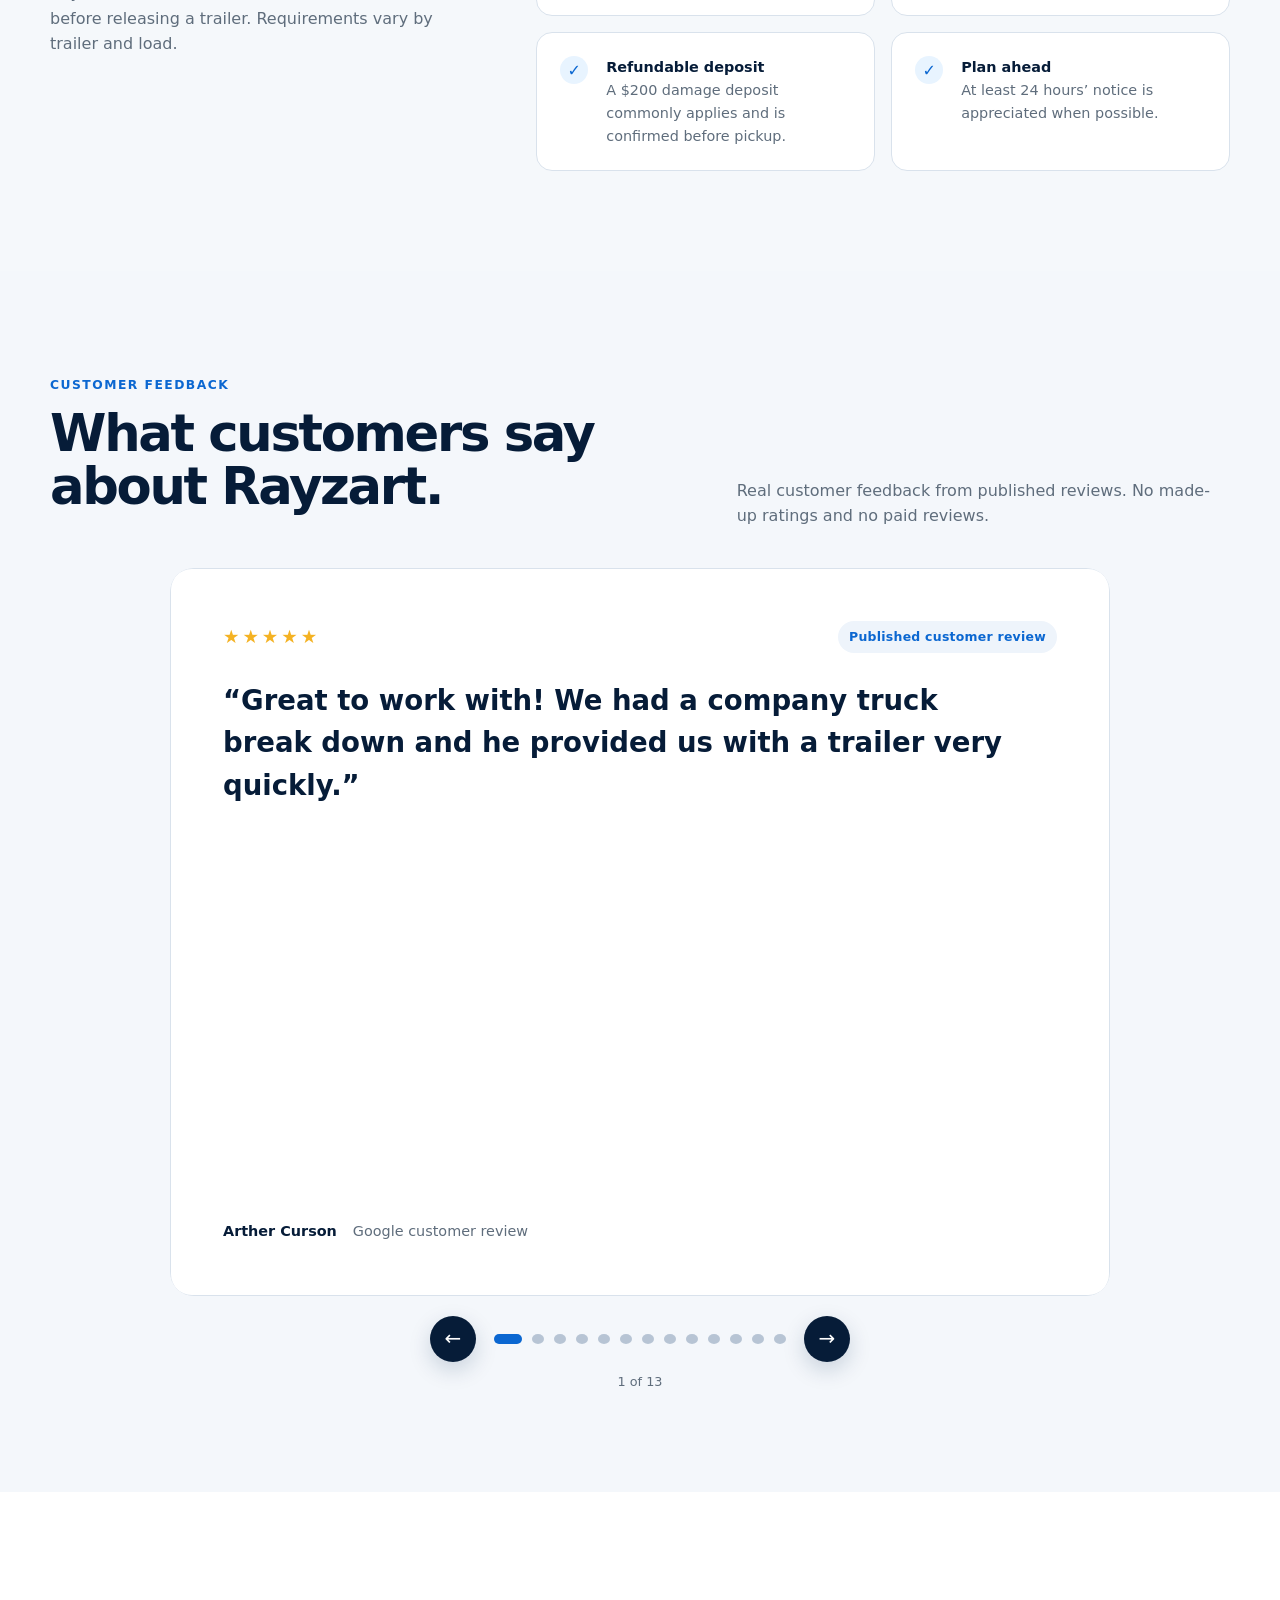
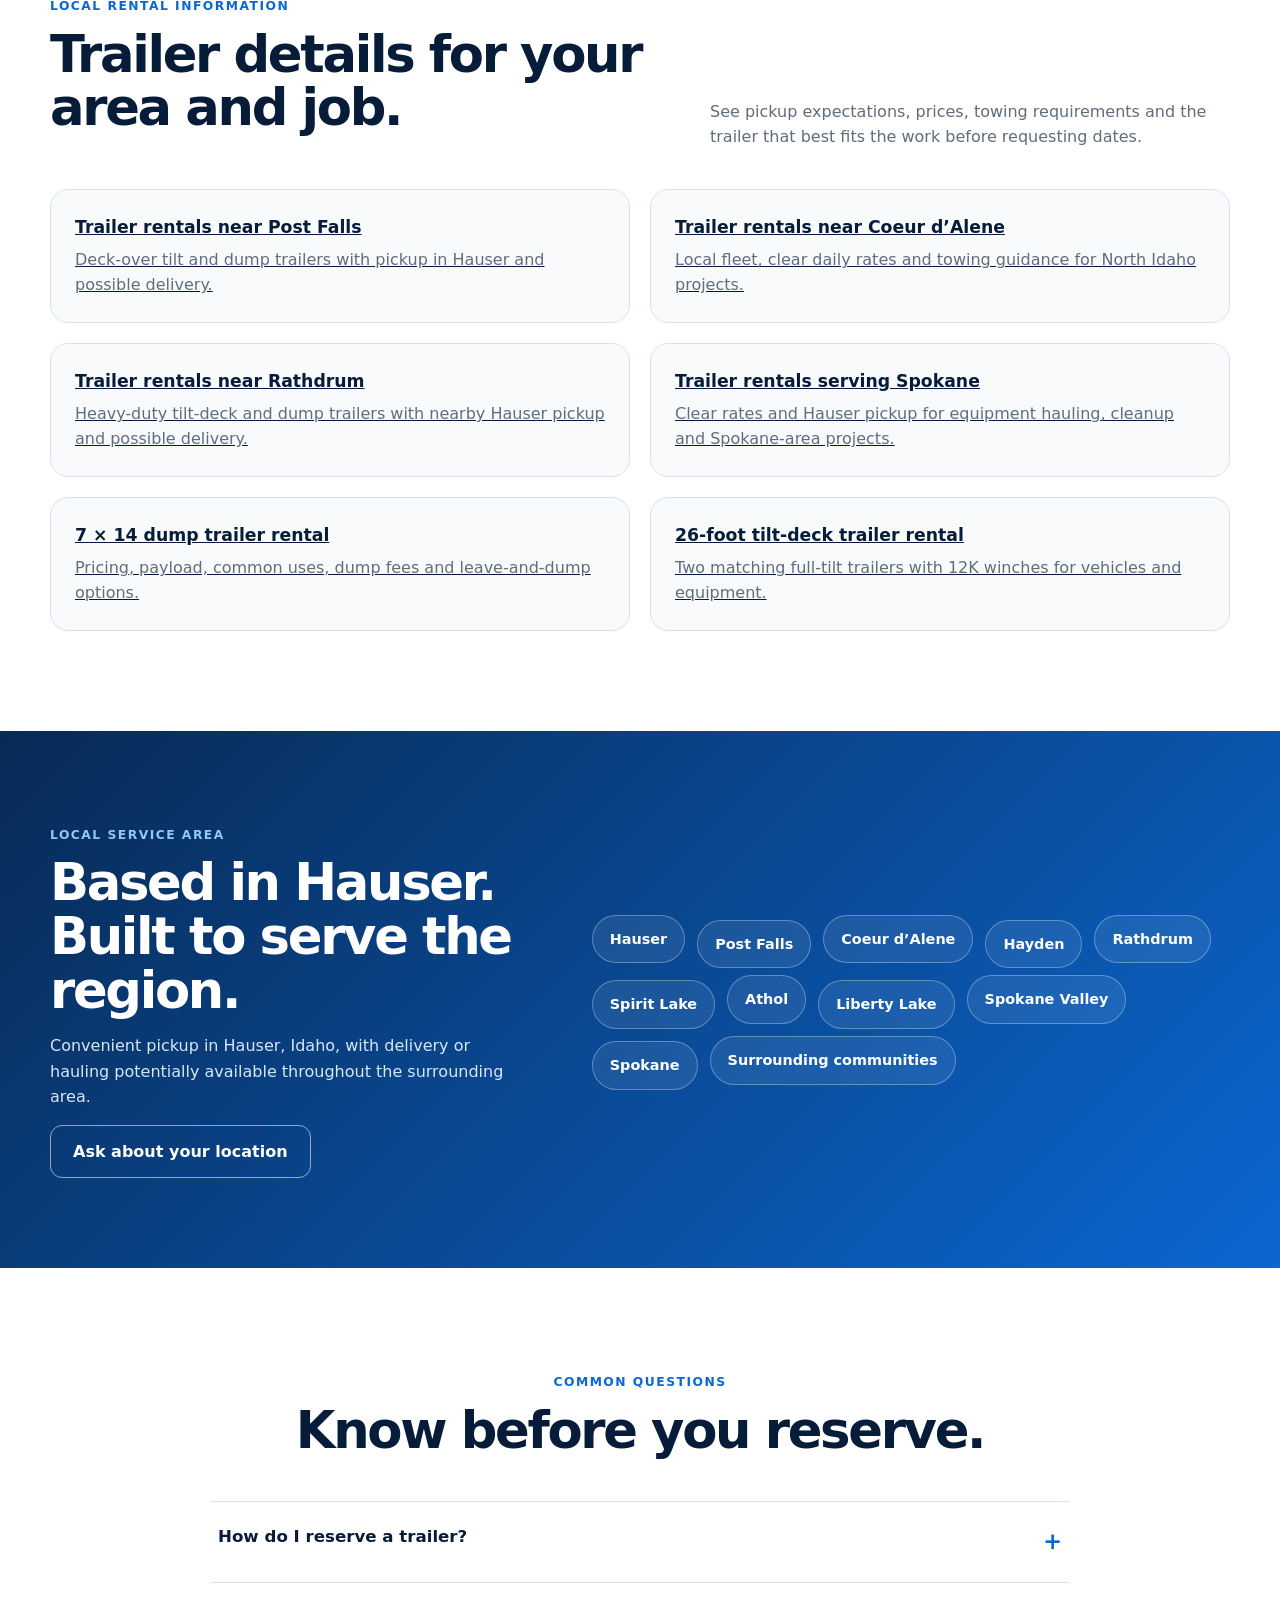
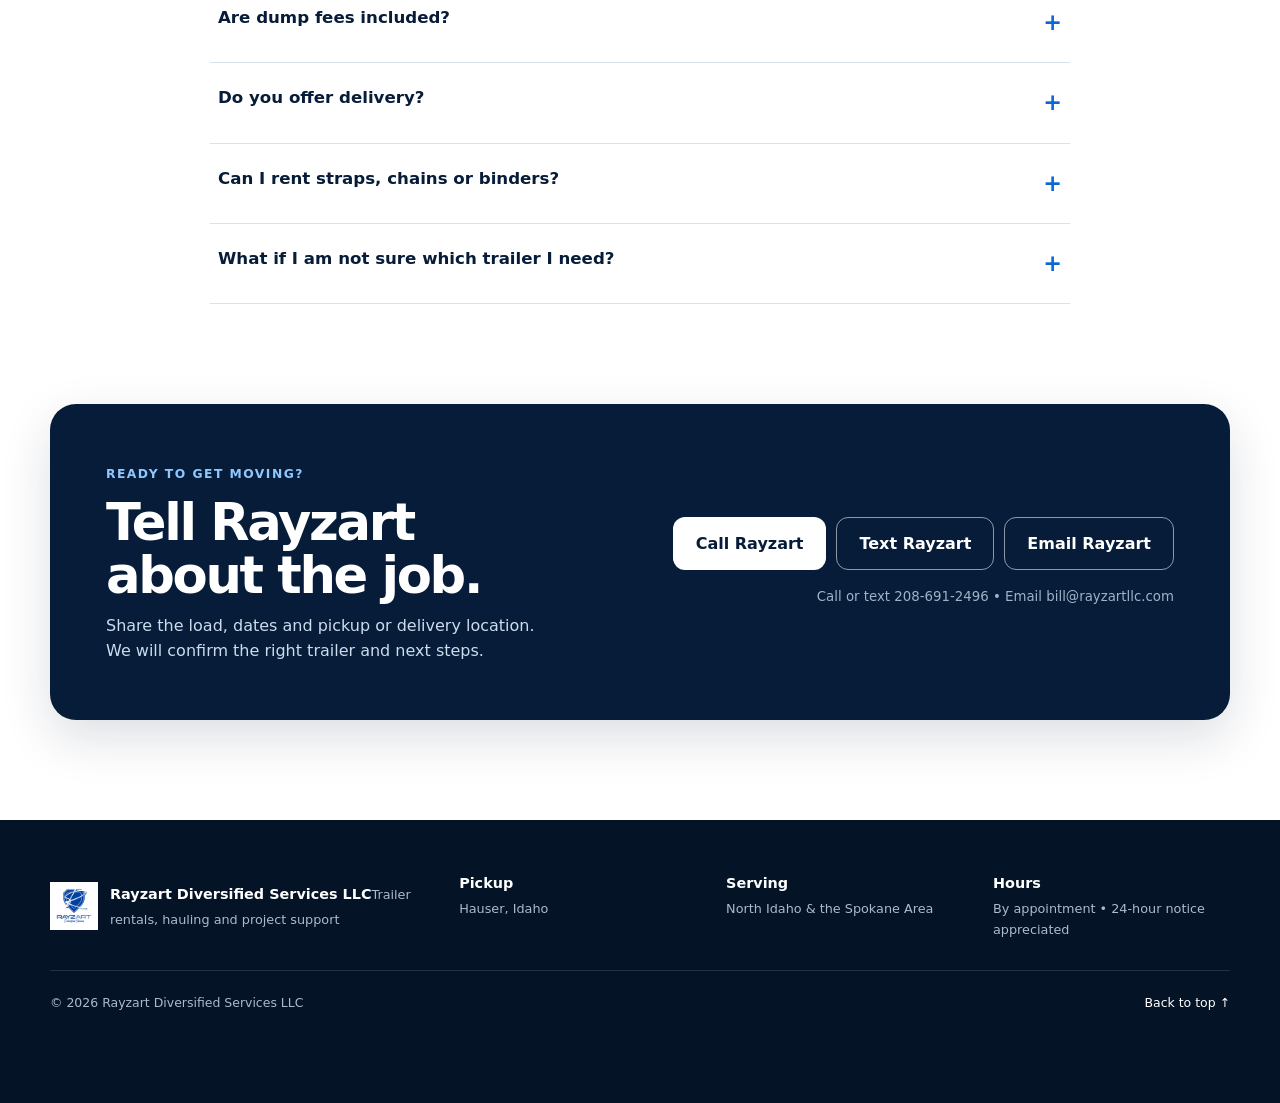
==== commit 04655b50: "Highlight delivery quotes and pickup details on homepage" ====
--- a/index.html
+++ b/index.html
@@ -98,6 +98,8 @@
     .search-page-card:hover{transform:translateY(-2px);box-shadow:0 12px 30px rgba(20,49,77,.1)}
     .search-page-card strong{display:block;font-size:1.08rem;margin-bottom:7px}.search-page-card span{display:block;color:var(--muted);line-height:1.55}
     @media (max-width:680px){.search-page-grid{grid-template-columns:1fr}}
+  
+    .delivery-highlight{border:1px solid rgba(255,255,255,.45);border-left:5px solid #fff;border-radius:12px;padding:22px 24px;margin:24px 0;background:rgba(255,255,255,.08);max-width:760px}.delivery-highlight h2{color:#fff;margin:0 0 8px;font-size:clamp(1.4rem,3vw,1.9rem)}.delivery-highlight p{margin:0 0 16px}
   </style>
   <style>
     .rental-moment{min-width:0}
@@ -146,6 +148,7 @@
           <a class="button button-primary" href="#availability">Check your dates</a>
           <a class="button button-secondary contact-link" data-contact="text" href="sms:2086912496">Text Rayzart</a>
         </div>
+        <div class="delivery-highlight"><h2>Need a trailer delivered?</h2><p>Ask about trailer delivery and pickup throughout North Idaho and the Spokane area. Send Bill your location, trailer choice and dates for a quote. Availability depends on location and schedule; delivery costs extra.</p><a class="button button-primary" href="sms:2086912496?body=Hi%20Bill%2C%20I'd%20like%20a%20trailer%20delivery%20quote.">Get a delivery quote</a></div>
         <div class="trust-strip" aria-label="Key benefits">
           <div><strong>3</strong><span>Working trailers</span></div>
           <div><strong>Local</strong><span>Hauser pickup</span></div>
